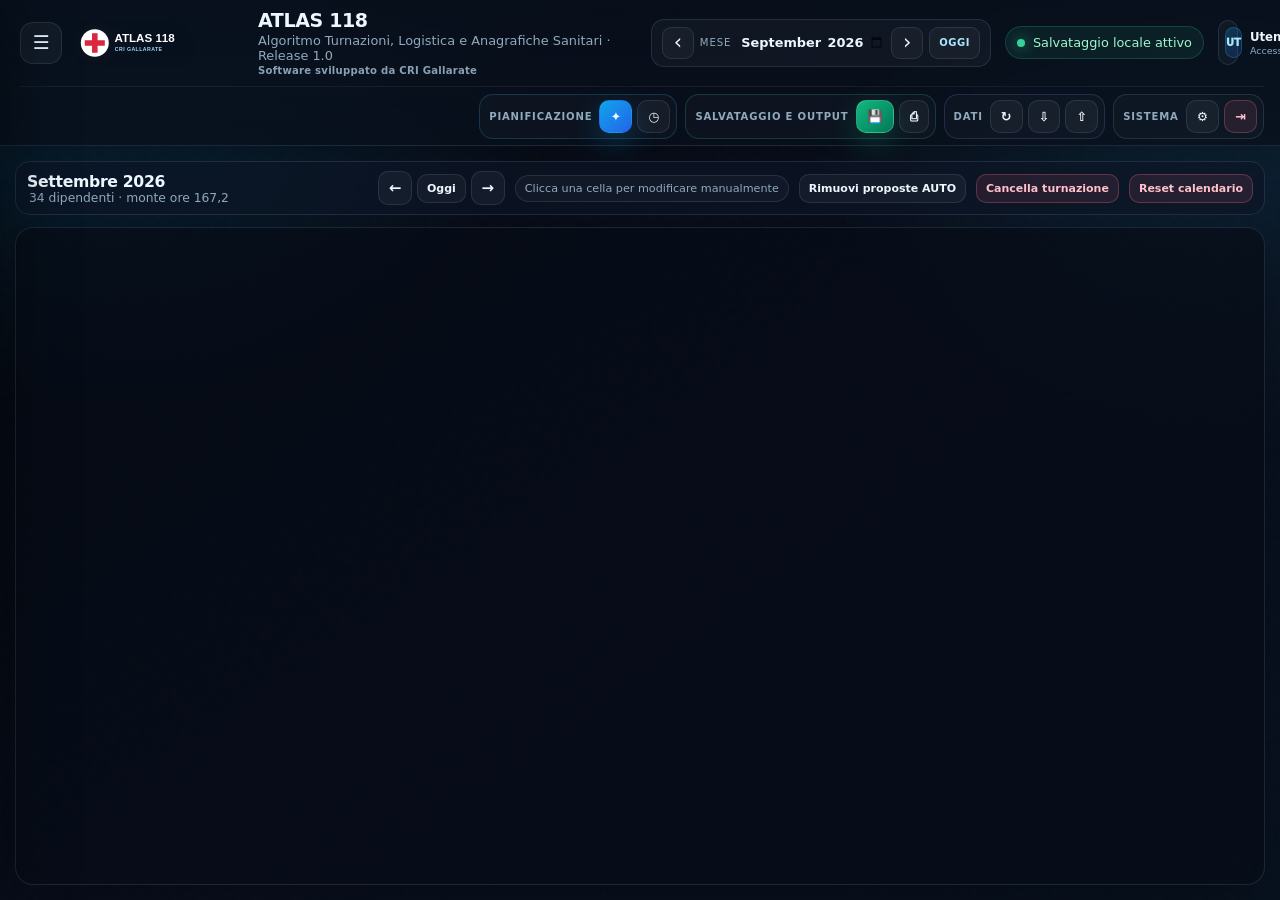
==== admin.html @ 5f631ffc "ATLAS: remove duplicated MGSE quota fields" ====
<!DOCTYPE html>
<html lang="it">
<head>
  <meta charset="UTF-8" />
  <meta name="viewport" content="width=device-width, initial-scale=1.0" />
  <meta name="color-scheme" content="light dark" />
  <script>
    (() => {
      document.documentElement.dataset.theme = 'dark';
    })();
  </script>
  <title>ATLAS 118 · Admin · Release 1.0 · SMART SAFE 1835</title>

  <link rel="preload" href="atlas/assets/atlas-logo-login.svg" as="image" type="image/svg+xml" />
  <link rel="preload" href="atlas/assets/atlas-logo-header.svg" as="image" type="image/svg+xml" />
  <link id="atlasFavicon" rel="icon" type="image/svg+xml" href="atlas/assets/atlas-favicon.svg" />
    <link rel="stylesheet" href="atlas/css/core.css?v=1.0.0-MGSE-COVERAGE-20260823" />
  <link rel="stylesheet" href="atlas/css/mobile.css?v=1.0.0-final-20260809" />
  <link rel="stylesheet" href="atlas/css/volunteer-rollback.css?v=1.5.9" />
  <link rel="stylesheet" href="atlas/css/print.css?v=1.0.0-final-20260809" />

  <style>
    .volunteer-layout{display:grid;grid-template-columns:minmax(360px,460px) minmax(0,1fr);gap:14px;padding:14px}
    .volunteer-panel{min-width:0;padding:18px;border:1px solid rgba(145,188,214,.15);border-radius:18px;background:rgba(8,29,42,.91)}
    .volunteer-panel-head{display:flex;justify-content:space-between;gap:12px;margin-bottom:14px}
    .volunteer-panel-head h3{margin:0;font-size:16px}
    .volunteer-panel-head p{margin:5px 0 0;color:#91a9b7;font-size:10px;line-height:1.5}
    .volunteer-proposal-list{display:grid;gap:10px}
    .proposal-card{padding:14px;border:1px solid rgba(145,188,214,.13);border-radius:14px;background:rgba(255,255,255,.025)}
    .proposal-head{display:flex;justify-content:space-between;gap:12px}
    .proposal-title{font-size:12px;font-weight:850}
    .proposal-meta{margin-top:4px;color:#91a9b7;font-size:8px;overflow-wrap:anywhere}
    .proposal-body{display:grid;gap:7px;margin-top:11px}
    .proposal-line{font-size:9px;line-height:1.45;overflow-wrap:anywhere}
    .proposal-status{padding:5px 8px;border-radius:999px;font-size:8px;font-weight:900;white-space:nowrap}
    .status-sent{color:#ffd98c;background:rgba(251,191,36,.10)}
    .status-approved{color:#8ff0c5;background:rgba(52,211,153,.10)}
    .status-rejected{color:#ffc2cd;background:rgba(251,113,133,.10)}
    .proposal-actions{display:flex;justify-content:flex-end;gap:8px;margin-top:12px}
    .volunteer-empty,.volunteer-loading{padding:28px;text-align:center;color:#91a9b7}
    body[data-required-profile="RO"] #volunteerCreatePanel{display:none!important}
    body[data-required-profile="RO"] .volunteer-layout{grid-template-columns:minmax(0,1fr);max-width:1400px;margin:auto}
    @media(max-width:980px){.volunteer-layout{grid-template-columns:1fr}}
  </style>

</head>
<body class="auth-locked" data-protected-page="true" data-required-profile="ADMIN">


  <div class="noise"></div>
  <div class="app" id="atlasApp" inert>
    <header class="topbar">
      <div class="brand">
        <button class="sidebar-menu-btn" id="sidebarMenuBtn" type="button"
                aria-label="Apri menu laterale" aria-controls="atlasSidebar"
                aria-expanded="false" title="Apri menu laterale">☰</button>
        <div class="brand-logo-wrap" title="Croce Rossa Italiana - Comitato di Gallarate">
          <img class="brand-logo brand-logo-white"
                 src="atlas/assets/atlas-logo-header.svg"
                 width="420"
                 height="92"
                 decoding="async"
                 fetchpriority="high"
                 alt="ATLAS 118 - CRI Gallarate" />
          <span class="brand-fallback">✚</span>
        </div>
        <div>
          <div class="brand-title">ATLAS 118</div>
          <div class="brand-sub">Algoritmo Turnazioni, Logistica e Anagrafiche Sanitari · Release 1.0</div><div class="brand-credit">Software sviluppato da CRI Gallarate</div>
        </div>
      </div>

      <div class="month-control" aria-label="Navigazione mese">
        <button class="month-nav-btn" id="prevMonthBtn" type="button"
                aria-label="Mese precedente" title="Mese precedente">‹</button>
        <div class="month-picker-wrap">
          <label for="monthPicker">Mese</label>
          <input id="monthPicker" type="month" value="2026-09" />
        </div>
        <button class="month-nav-btn" id="nextMonthBtn" type="button"
                aria-label="Mese successivo" title="Mese successivo">›</button>
        <button class="month-today-btn" id="currentMonthBtn" type="button"
                title="Vai al mese corrente">Oggi</button>
      </div>

      <div class="sync-pill" id="syncPill" title="I dati sono salvati nel browser">
        <span class="sync-dot"></span>
        <span id="syncText">Salvataggio locale attivo</span>
      </div>


      <div class="operator-pill" title="Utente autenticato">
        <span class="operator-avatar" id="operatorAvatar">UT</span>
        <span>
          <div class="operator-name" id="operatorName">Utente ATLAS</div>
          <div class="operator-role" id="operatorRole">Accesso autorizzato</div>
        </span>
      </div>

      <div class="top-spacer"></div>
      <div class="top-actions" aria-label="Comandi principali">
        <div class="action-group action-planning">
          <span class="action-group-label">Pianificazione</span>
          <div class="action-buttons">
            <button class="btn primary" id="autoBtn" title="Genera la proposta automatica">✦ <span>Genera automatico</span></button>
            <button class="btn" id="absenceBtn" title="Dichiarazione ferie, permessi e assenze a ore">◷ <span>Assenze / ore</span></button>
          </div>
        </div>

        <div class="action-group action-output">
          <span class="action-group-label">Salvataggio e output</span>
          <div class="action-buttons">
            <button class="btn save-calendar" id="syncBtn" title="Salva il calendario del mese nel foglio Database">💾 <span id="syncBtnText">Salva calendario</span></button>
            <button class="btn" id="printBtn" title="Stampa calendario in A3 orizzontale su una sola pagina">⎙ <span>Stampa A3</span></button>
          </div>
        </div>

        <div class="action-group action-data">
          <span class="action-group-label">Dati</span>
          <div class="action-buttons">
            <button class="btn" id="reloadSheetBtn" title="Ricarica Matrice e Database tramite il server protetto">↻ <span>Ricarica Sheet</span></button>
            <button class="btn" id="importBtn" title="Importa backup JSON">⇩ <span>Importa</span></button>
            <button class="btn" id="exportBtn" title="Esporta il Database Turni in CSV">⇧ <span>Esporta DB</span></button>
          </div>
        </div>

        <div class="action-group action-system">
          <span class="action-group-label">Sistema</span>
          <div class="action-buttons">
            <button class="btn" id="settingsBtn" data-access="admin" title="Impostazioni">⚙ <span>Impostazioni</span></button>
            <button class="btn danger" id="logoutBtn" title="Chiudi la sessione utente">⇥ <span>Esci</span></button>
          </div>
        </div>
      </div>
    </header>

    <div class="shell">
      <aside class="sidebar" id="atlasSidebar" aria-label="Menu laterale">
        <div class="sidebar-toolbar">
          <div>
            <div class="sidebar-toolbar-title">Navigazione</div>
            <div class="sidebar-toolbar-sub">Pagine, filtri e controlli</div>
          </div>
          <div class="sidebar-toolbar-actions">
            <button class="sidebar-tool-btn sidebar-pin-btn" id="sidebarPinBtn"
                    type="button" aria-pressed="false"
                    title="Fissa la barra laterale">⌖</button>
            <button class="sidebar-tool-btn sidebar-close-btn" id="sidebarCloseBtn"
                    type="button" title="Chiudi la barra laterale"
                    aria-label="Chiudi menu laterale">×</button>
          </div>
        </div>
        <div class="nav-tabs">
          <button class="nav-btn active" data-view="calendarView">Calendario</button>
          <button class="nav-btn" data-view="coverageView">Coperture</button>
          <button class="nav-btn" data-view="summaryView">Riepilogo</button>
          <button class="nav-btn" data-view="anomaliesView">Anomalie</button>
          <button class="nav-btn" data-view="staffView" data-access="employees">Anagrafiche</button>
          <button class="nav-btn" data-view="volunteerCoverageView" id="volunteerCoverageNav" data-access="volunteer">Buchi volontari</button>
          <button class="nav-btn" data-view="manualView">Manuale</button>
        </div>

        <div class="card">
          <div class="card-head"><div class="card-title">Stato del mese</div><span class="chip" id="monthStatusChip">Bozza</span></div>
          <div class="card-body">
            <div class="kpi-grid">
              <div class="kpi red"><div class="kpi-value" id="kpiErrors">0</div><div class="kpi-label">Errori bloccanti</div></div>
              <div class="kpi amber"><div class="kpi-value" id="kpiWarnings">0</div><div class="kpi-label">Avvisi da verificare</div></div>
              <div class="kpi blue"><div class="kpi-value" id="kpiUncovered">0</div><div class="kpi-label">Ruoli ordinari scoperti</div></div>
              <div class="kpi green"><div class="kpi-value" id="kpiSeOk">0</div><div class="kpi-label">Giorni SE completi</div></div>
            </div>
            <div class="progress-row">
              <div class="progress-line"><span>Compilazione calendario</span><strong id="completionText">0%</strong></div>
              <div class="progress"><i id="completionBar" style="width:0%"></i></div>
            </div>
          </div>
        </div>

        <div class="card">
          <div class="card-head"><div class="card-title">Filtri calendario</div></div>
          <div class="card-body filters">
            <div class="field"><label>Cerca dipendente</label><input id="searchEmployee" class="input" placeholder="Nome o cognome" /></div>
            <div class="field"><label>Gruppo</label>
              <select id="groupFilter" class="input">
                <option value="all">Tutti</option><option value="A">Turno A</option><option value="B">Turno B</option><option value="Libera">Liberi</option><option value="RO">Responsabile operativo</option><option value="RS">Responsabile secondari</option><option value="Amministrazione">Amministrazione</option>
              </select>
            </div>
            <label style="display:flex;align-items:center;gap:8px;font-size:11px;color:var(--muted);cursor:pointer"><input type="checkbox" id="issuesOnly" /> Solo dipendenti con anomalie</label>
            <button class="btn small" id="resetFilters">Azzera filtri</button>
          </div>
        </div>

        <div class="card">
          <div class="card-head"><div class="card-title">Legenda</div></div>
          <div class="card-body legend">
            <div class="legend-item"><span class="legend-dot" style="background:#0ea5e9"></span> Mattino</div>
            <div class="legend-item"><span class="legend-dot" style="background:#8b5cf6"></span> Pomeriggio</div>
            <div class="legend-item"><span class="legend-dot" style="background:#2563eb"></span> Notte / P+N</div>
            <div class="legend-item"><span class="legend-dot" style="background:#22d3ee"></span> Secondari</div>
            <div class="legend-item"><span class="legend-dot" style="background:#fbbf24"></span> Responsabilità</div>
            <div class="legend-item"><span class="legend-dot" style="background:#f472b6"></span> Amministrazione</div>
            <div class="legend-item"><span class="legend-dot" style="background:#fb7185"></span> Assenza</div>
            <div class="legend-item"><span class="legend-dot" style="background:#34d399"></span> Formazione</div>
          </div>
        </div>

        <div class="card">
          <div class="card-head"><div class="card-title">Regole attive</div></div>
          <div class="card-body" style="font-size:10px;color:var(--muted);line-height:1.55">
            <div>• Riposo minimo: <strong class="text-green" id="sidebarRest">11 ore</strong></div>
            <div>• Secondari operativi: <strong class="text-green" id="sidebarSe">2 persone · priorità 118</strong></div>
            <div>• GRA / GRM: <strong class="text-green" id="sidebarResp">min 4 · obiettivo 5</strong></div>
            <div>• Postazioni ordinarie: <strong>Gallarate · Somma</strong></div>
            <div>• Sumirago: <strong>manuale al bisogno</strong></div>
            <div>• Galli Monica: <strong>solo Gallarate</strong></div>
            <div>• RO nel 118: <strong class="text-amber">solo urgenza</strong></div>
            <div>• Gruppi A/B: <strong>non mischiare</strong></div>
            <div>• Libere: <strong>in turnazione 118 per abilitazione</strong></div>
            <div>• Ruoli A/C/S: <strong>rotazione equa ove possibile</strong></div>
            <div>• Sabato mattina: <strong>G2 + G3 + Somma</strong></div>
            <div>• Sabato pomeriggio: <strong>G2 + Somma</strong></div>
            <div>• Notti: <strong>solo macchine a 3</strong></div>
            <div>• Dopo una notte: <strong>almeno 11 ore consecutive prima del turno successivo</strong></div>
            <div>• Equipaggi: <strong>preferibile ≥ 1 uomo</strong></div>
            <div>• Raschi: <strong>GRS, MGSE solo necessità</strong></div>
            <div>• Riposo settimanale: <strong>35 ore · 2 volte/14 giorni</strong></div>
            <div>• Orario multiperiodale: <strong>28-44 h · media max 48 h</strong></div>
            <div>• Giornata: <strong>niente fasce spezzate non autorizzate</strong></div>
            <div class="db-status"><span>Fonti collegate</span><strong id="dbStateText">Matrice fallback · Database locale</strong></div>
          </div>
        </div>
      </aside>
      <button class="sidebar-backdrop" id="sidebarBackdrop" type="button"
              aria-label="Chiudi menu laterale" tabindex="-1"></button>

      <main class="content">
        <section id="calendarView" class="view active">
          <div class="view-toolbar">
            <div><div class="view-title" id="calendarTitle">Settembre 2026</div><div class="view-sub" id="calendarSubtitle">34 dipendenti · monte ore 167,2</div></div>
            <div class="toolbar-spacer"></div>
            <div class="calendar-month-nav" aria-label="Cambio mese rapido">
              <button class="btn small month-step" id="calendarPrevMonthBtn"
                      type="button" title="Mese precedente">←</button>
              <button class="btn small" id="calendarCurrentMonthBtn"
                      type="button" title="Mese corrente">Oggi</button>
              <button class="btn small month-step" id="calendarNextMonthBtn"
                      type="button" title="Mese successivo">→</button>
            </div>
            <span class="chip">Clicca una cella per modificare manualmente</span>
            <button class="btn small" id="clearAutoBtn">Rimuovi proposte AUTO</button>
            <button class="btn small danger" id="clearMonthBtn" data-access="admin">Cancella turnazione</button>
            <button class="btn small danger" id="resetCalendarBtn" type="button" title="Svuota completamente il mese selezionato">Reset calendario</button>
          </div>
          <div class="calendar-wrap" id="calendarWrap"><table class="calendar" id="calendarTable"></table></div>
        </section>

        <section id="coverageView" class="view">
          <div class="view-toolbar">
            <div><div class="view-title">Coperture 118 e Secondari</div><div class="view-sub">Le fasce “da definire” non generano scoperture finché non vengono attivate</div></div>
            <div class="toolbar-spacer"></div>
            <select id="coverageFilter" class="input" style="width:180px"><option value="all">Tutti i giorni</option><option value="required">Solo richiesti</option><option value="uncovered">Solo scoperti</option><option value="weekdays">Solo feriali</option><option value="weekends">Solo weekend</option><option value="se-reduced">MGSE ridotti</option></select>
          </div>
          <div class="scroll-panel"><div class="coverage-grid" id="coverageGrid"></div></div>
        </section>

        <section id="summaryView" class="view">
          <div class="view-toolbar">
            <div><div class="view-title">Riepilogo personale</div><div class="view-sub">Ore, distribuzione turni, RFS maturati e residui, responsabilità e scostamento dal monte ore</div></div>
            <div class="toolbar-spacer"></div>
            <button class="btn small" id="exportSummaryBtn">Esporta riepilogo CSV</button>
          </div>
          <div class="ccnl-dashboard" id="ccnlDashboard"></div>
          <div class="summary-table-wrap"><table class="summary-table" id="summaryTable"></table></div>
        </section>

        <section id="anomaliesView" class="view">
          <div class="view-toolbar">
            <div><div class="view-title">Controlli automatici</div><div class="view-sub">Priorità: rossi bloccanti, gialli da verificare, informativi in fondo</div></div>
            <div class="toolbar-spacer"></div>
            <select id="anomalyFilter" class="input" style="width:180px"><option value="all">Tutti</option><option value="error">Solo errori</option><option value="warning">Solo avvisi</option><option value="info">Solo informazioni</option></select>
          </div>
          <div class="scroll-panel"><div class="anomaly-list" id="anomalyList"></div></div>
        </section>

        <section id="staffView" class="view" data-access="employees">
          <div class="view-toolbar">
            <div><div class="view-title">Anagrafiche del personale</div><div class="view-sub" id="staffCount">Gestione ruoli, gruppo, sesso e monte ore individuale</div></div>
            <div class="toolbar-spacer"></div>
            <div class="staff-toolbar-fields"><input id="staffSearch" class="input" placeholder="Cerca nome o cognome" /><select id="staffGroupFilter" class="input"><option value="all">Tutti i gruppi</option><option value="A">Gruppo A</option><option value="B">Gruppo B</option><option value="Libera">Liberi</option><option value="RO">RO</option><option value="RS">RS</option><option value="Amministrazione">Amministrazione</option></select></div>
            <button class="btn small" id="exportStaffBtn">Esporta Matrice CSV</button>
            <button class="btn small" id="syncStaffBtn">Salva Matrice Sheet</button>
            <button class="btn small primary" id="addStaffBtn">＋ Nuovo dipendente</button>
          </div>
          <div class="staff-table-wrap"><table class="staff-table" id="staffTable"></table></div>
        </section>



        <section id="volunteerCoverageView" class="view">
          <div class="view-toolbar">
            <div>
              <div class="view-title">Buchi volontari</div>
              <div class="view-sub">Richieste volontari prima o dopo la pubblicazione del calendario. ATLAS le conserva, le analizza quando il mese è disponibile e propone le soluzioni più chiare.</div>
            </div>
            <div class="toolbar-spacer"></div>
            <button class="btn small" id="volunteerRefreshBtn" type="button">Aggiorna</button>
          </div>

          <div class="volunteer-layout">
            <section class="volunteer-panel" id="volunteerCreatePanel">
              <div class="volunteer-panel-head">
                <div>
                  <h3>Supervisione Admin</h3>
                  <p>L’Admin può inoltrare proposte, ma l’inserimento ordinario avviene dalla pagina volontari.</p>
                </div>
              </div>
              <div class="notice info">
                Per mantenere il flusso semplice, usa la pagina dedicata
                <strong>volontari.html</strong> quando devi compilare una proposta.
              </div>
            </section>

            <section class="volunteer-panel volunteer-list-panel">
              <div class="volunteer-panel-head">
                <div>
                  <h3>Richieste ricevute</h3>
                  <p id="volunteerListSubtitle">Caricamento…</p>
                </div>
                <select id="volunteerStatusFilter" class="input compact">
                  <option value="ALL">Tutti gli stati</option>
                  <option value="INVIATA">Da valutare</option>
                  <option value="APPROVATA">Approvate</option>
                  <option value="RIFIUTATA">Rigettate</option>
                </select>
              </div>
              <div id="volunteerProposalList" class="volunteer-proposal-list"></div>
            </section>
          </div>
        </section>

        <section id="manualView" class="view">
          <div class="view-toolbar">
            <div><div class="view-title">Manuale operativo ATLAS 118</div><div class="view-sub">Procedure, controlli, sostituzioni e gestione della turnazione</div></div>
            <div class="toolbar-spacer"></div>
            <span class="chip">Manuale V2 in preparazione</span>
          </div>
          <div class="manual-scroll">
            <div class="manual-hero"><h2>ATLAS 118</h2><div class="notice warning"><strong>Procedura obbligatoria:</strong> il Responsabile Operativo deve prima generare e salvare il calendario mensile dei dipendenti. Solo dopo può accettare le richieste ricevute dal Responsabile Volontari relative a quel mese.</div><div class="notice warning"><strong>Regola riposo post-notte:</strong> il riposo dopo una notte è di almeno 11 ore consecutive; non è obbligatoria l’intera giornata successiva e non viene più creato automaticamente lo SM.</div><p>Usa il generatore come proposta iniziale, non come approvazione automatica. L’utente incaricato mantiene sempre il controllo finale: verifica gli alert, completa le coperture straordinarie note dal giorno 19 e salva il mese nel Google Sheet.</p></div>
            <div class="manual-grid">
              <article class="manual-card wide"><h3>Flusso operativo consigliato</h3>
                <div class="manual-step"><b>1</b><p><strong>Ricarica Sheet</strong> per acquisire Matrice e Database aggiornati.</p></div>
                <div class="manual-step"><b>2</b><p>Registra ferie, permessi, 104, AVIS, malattia, infortunio, formazione e indisponibilità con <strong>Assenze / ore</strong>.</p></div>
                <div class="manual-step"><b>3</b><p>Nella pagina <strong>Coperture</strong> attiva come “Richiesto” solo i turni effettivamente da coprire dai dipendenti.</p></div>
                <div class="manual-step"><b>4</b><p>Avvia l’unico comando <strong>Genera automatico</strong> nella barra superiore. La schermata di avanzamento impedisce clic ripetuti e mantiene l’interfaccia reattiva.</p></div>
                <div class="manual-step"><b>5</b><p>Apri <strong>Anomalie</strong>, correggi prima gli errori rossi e poi valuta gli avvisi.</p></div>
                <div class="manual-step"><b>6</b><p>Effettua le correzioni manuali dal Calendario, quindi controlla Coperture e Riepilogo.</p></div>
                <div class="manual-step"><b>7</b><p>Usa <strong>Salva Sheet</strong> oppure esporta CSV/backup prima della pubblicazione definitiva.</p></div>
              </article>
              <article class="manual-card"><h3>Alert</h3>
                <div class="alert-key"><span class="alert-red">ERRORE</span><p>Riposo inferiore a 11 ore, sovrapposizione, ruolo non abilitato, assenza incompatibile, doppio ruolo o equipaggio non valido.</p></div>
                <div class="alert-key"><span class="alert-amber">AVVISO</span><p>Gruppi A/B mischiati, RO nel 118, equipaggio tutto femminile, ruoli poco equilibrati o responsabili sotto obiettivo.</p></div>
                <div class="alert-key"><span class="alert-blue">INFO</span><p>Situazioni ammesse ma da conoscere, come Sumirago inserita manualmente.</p></div>
              </article>
              <article class="manual-card"><h3>Regole chiave</h3><ul><li>Le Libere entrano nel 118 secondo abilitazioni e sono neutrali rispetto ai gruppi.</li><li>Raschi svolge GRS nei feriali; viene liberato dalla responsabilità esclusivamente quando serve come risorsa di fallback 118.</li><li>Sumirago non viene generata automaticamente: si inserisce manualmente.</li><li>Il sabato mattina ordinario copre G2, G3 e Somma; il sabato pomeriggio copre G2 e Somma. Di notte tutte le postazioni sono a 3.</li><li>La macchina a 2 di Gallarate deve avere almeno un uomo: due donne nello stesso equipaggio non sono consentite. Negli equipaggi a 3 ATLAS distribuisce gli uomini in modo da ridurre gli equipaggi interamente femminili, compatibilmente con abilitazioni, gruppi, sedi, riposi e monte ore.</li><li>Dopo ogni turno N o P+N, ATLAS calcola la fine effettiva della prestazione e richiede almeno 11 ore consecutive prima dell’inizio del turno successivo. Non blocca automaticamente l’intera giornata e non inserisce più uno SM automatico.</li><li>Il RO entra nel 118 solo in estrema urgenza.</li></ul></article>
              <article class="manual-card"><h3>Inserire Sumirago</h3><ol><li>Apri la cella del dipendente e della data.</li><li>Scegli <strong>118</strong>.</li><li>Imposta fascia, sede <strong>Sumirago</strong> e ruolo A/C/S.</li><li>Salva le tre persone dell’equipaggio.</li><li>Verifica la pagina Coperture e l’alert informativo.</li></ol></article>
              <article class="manual-card"><h3>Anagrafiche</h3><p>L’ID resta tecnico e invisibile. Dalla pagina Anagrafiche puoi inserire o rimuovere persone, impostare gruppo, sesso, abilitazioni, responsabilità, sedi e monte ore mensile. Il sesso è usato solo dall’algoritmo e nella pagina Anagrafiche, non nel Calendario.</p></article>
              <article class="manual-card"><h3>Saldo ore nel Calendario</h3><p>Accanto al gruppo viene mostrato lo scostamento dal monte ore personale: il segno <strong>−</strong> indica le ore ancora mancanti, il segno <strong>+</strong> le ore in eccesso e <strong>0 h</strong> il raggiungimento del target. Passa il mouse sul valore per vedere ore programmate e obiettivo.</p></article>
              <article class="manual-card"><h3>Modifica e sostituzione di un turno</h3><p>Nel Calendario apri la giornata e premi <strong>Modifica / sostituisci</strong>. Per un turno 118 ATLAS propone soltanto le risorse attive, disponibili e abilitate allo stesso ruolo. In alternativa puoi sostituire la voce con ferie, permesso, malattia, riposo, formazione, responsabilità o un nuovo turno 118. Se sede, macchina, fascia e ruolo risultano già occupati, compare un avviso prima della conferma.</p></article><article class="manual-card"><h3>Persistenza di malattie e assenze</h3><p>Ferie, malattia, infortunio, 104, AVIS, congedi, permessi e riposi compensativi manuali sono conservati in un archivio locale protetto. Restano presenti dopo il refresh, dopo il cambio mese e dopo <strong>Cancella turnazione</strong>. Per condividerli e renderli disponibili da altri dispositivi è comunque necessario usare <strong>Salva calendario</strong>.</p></article><article class="manual-card"><h3>Stampa A3</h3><p>Il comando <strong>Stampa A3</strong> rimuove i filtri, mostra tutto il tabellone, applica sfondo bianco, margini minimi, orientamento orizzontale e ridimensionamento automatico su una sola pagina. Il saldo ore accanto al gruppo non viene stampato.</p></article>
              <article class="manual-card wide"><h3>Prima di chiudere il mese</h3><ul><li>Nessun errore rosso irrisolto.</li><li>Coperture richieste complete o dichiarate da integrare con volontari.</li><li>Secondari ordinariamente a 2 risorse feriali; riduzione ammessa solo per priorità 118.</li><li>GRA/GRM almeno 4 giornate, obiettivo 5.</li><li>Ore individuali verificate nel Riepilogo.</li><li>Backup JSON ed esportazione Database eseguiti.</li></ul></article>
            </div>
          </div>
        </section>
      </main>
    </div>
  </div>

  <div class="modal-backdrop" id="assignmentModal">
    <div class="modal">
      <div class="modal-head"><div><div class="modal-title" id="assignmentTitle">Assegna turno</div><div class="modal-sub" id="assignmentSubtitle"></div></div><button class="modal-close" data-close="assignmentModal">✕</button></div>
      <div class="modal-body">
        <div class="assignment-list" id="existingAssignments"></div>
        <div class="replacement-workspace hidden" id="replacementWorkspace"></div>

        <div class="section-label" id="assignmentActionLabel">Inserimento rapido</div>
        <div class="preset-grid" id="presetGrid">
          <button class="preset" data-preset="118"><b>118</b><small>Mattino, pomeriggio, notte o P+N</small></button>
          <button class="preset preset-operational" data-preset="OP"><b>Sigle operative</b><small>GM, GP, GN, GG, GSA, GSC, GSS, N e NS</small></button>
          <button class="preset" data-preset="MGSE"><b>MGSE</b><small>Secondari feriali 06:00–13:30</small></button>
          <button class="preset" data-preset="RESP"><b>Responsabilità</b><small>GRA, GRM, GRS, GRO · 08:00–17:00</small></button>
          <button class="preset" data-preset="AM"><b>Amministrazione</b><small>AM7, AM8,5 o AM4</small></button>
          <button class="preset" data-preset="FORM"><b>Formazione</b><small>Orario e ore libere</small></button>
          <button class="preset" data-preset="ABS"><b>Assenza</b><small>Ferie, malattia, 104, AVIS…</small></button>
          <button class="preset" data-preset="RC"><b>Riposo / festività</b><small>RC o A</small></button>
          <button class="preset" data-preset="CUSTOM"><b>Voce personalizzata</b><small>Codice, orario e ore manuali</small></button>
        </div>

        <div id="assignmentFormHost"></div>
      </div>
      <div class="modal-foot"><button class="btn ghost" data-close="assignmentModal">Chiudi</button></div>
    </div>
  </div>

  <div class="modal-backdrop" id="settingsModal">
    <div class="modal settings-modal settings-modal-redesign">
      <div class="modal-head">
        <div>
          <div class="modal-title">Impostazioni ATLAS 118</div>
          <div class="modal-sub">Regole operative organizzate per area · apri solo la sezione che ti serve</div>
        </div>
        <button class="modal-close" data-close="settingsModal">✕</button>
      </div>
      <div class="modal-body">
        <div class="notice info hidden" id="settingsPermissionNote"></div>
        <div class="settings-accordion">
          <details class="settings-section" open>
            <summary><span><b>Turnazione e 118</b><small>Monte ore, riposi e rotazione A/B</small></span><i>⌄</i></summary>
            <div class="settings-section-body form-grid">
              <div class="field"><label>Monte ore mensile</label><input id="setTargetHours" class="input" type="number" step="0.1" /></div>
              <div class="field"><label>Riposo minimo (ore)</label><input id="setMinRest" class="input" type="number" step="0.5" /></div>
              <div class="field full"><label class="settings-check"><input id="setRotation" type="checkbox" /> Usa rotazione A/B settimanale (settimane pari A=M, B=P; dispari B=M, A=P)</label></div>
            </div>
          </details>

          <details class="settings-section settings-section-se" open>
            <summary><span><b>Secondari · MGSE</b><small>Obiettivo ordinario 2 risorse · il 118 mantiene sempre la priorità</small></span><i>⌄</i></summary>
            <div class="settings-section-body form-grid">
              <div class="field"><label>MGSE ordinario feriale</label><input id="setSeMin" class="input" type="number" value="2" readonly /></div>
              <div class="field"><label>MGSE massimo feriale</label><input id="setSeMax" class="input" type="number" value="2" readonly /></div>
              <div class="field full">
                <label>Dipendente prevalentemente assegnato ai Secondari</label>
                <select id="setSePreferredEmployee" class="input"><option value="">Nessuna preferenza</option></select>
                <small>È una preferenza soft: ferie, riposi, vincoli e soprattutto la copertura 118 hanno priorità. Se necessario, il dipendente può essere utilizzato nel 118.</small>
              </div>
              <div class="field"><label>Giornate MGSE minime · prevalente</label><input id="setSePreferredMinDays" class="input" type="number" min="0" max="31" step="1" /></div>
              <div class="field"><label>Giornate MGSE massime · prevalente</label><input id="setSePreferredMaxDays" class="input" type="number" min="0" max="31" step="1" /></div>
              <div class="field full"><small>Le quote mensili min/max sono modificabili dall’Admin; per il RO sono in sola lettura.</small></div>
              <div class="field full"><div class="notice warning"><strong>Regola operativa:</strong> ATLAS prova a mantenere 2 MGSE nei feriali. Può scendere sotto 2 soltanto quando le risorse sono necessarie per il 118; la pagina Coperture evidenzia il caso in arancione.</div></div>
            </div>
          </details>

          <details class="settings-section">
            <summary><span><b>Responsabilità</b><small>GRA / GRM e obiettivi mensili</small></span><i>⌄</i></summary>
            <div class="settings-section-body form-grid">
              <div class="field"><label>GRA/GRM minimo</label><input id="setRespMin" class="input" type="number" min="0" /></div>
              <div class="field"><label>GRA/GRM obiettivo</label><input id="setRespGoal" class="input" type="number" min="0" /></div>
              <div class="field full"><div class="notice info">GRS viene pianificato in tutti i feriali compatibili con assenze e riposi obbligatori. Non viene usato per colmare MGSE: può essere convertito esclusivamente in 118 quando serve a chiudere una copertura. GRA, GRM e GRO restano convertibili nel fallback 118.</div></div>
            </div>
          </details>

          <details class="settings-section">
            <summary><span><b>Orario e CCNL</b><small>Settimane, media, riposi e straordinario</small></span><i>⌄</i></summary>
            <div class="settings-section-body form-grid">
              <div class="field"><label>Orario settimanale standard</label><input id="setWeeklyStandard" class="input" type="number" step="0.5" /></div>
              <div class="field"><label>Minimo settimana multiperiodale</label><input id="setWeeklyMin" class="input" type="number" step="0.5" /></div>
              <div class="field"><label>Massimo settimana multiperiodale</label><input id="setWeeklyMax" class="input" type="number" step="0.5" /></div>
              <div class="field"><label>Media massima settimanale</label><input id="setWeeklyAverageMax" class="input" type="number" step="0.5" /></div>
              <div class="field"><label>Riposo settimanale complessivo</label><input id="setWeeklyRestHours" class="input" type="number" step="0.5" /></div>
              <div class="field"><label>Riposi minimi in 14 giorni</label><input id="setWeeklyRestOccurrences" class="input" type="number" min="1" max="4" /></div>
              <div class="field"><label>Straordinario annuo · soglia</label><input id="setOvertimeLimit" class="input" type="number" step="1" /></div>
              <div class="field"><label>Straordinario annuo · limite esteso</label><input id="setOvertimeExtended" class="input" type="number" step="1" /></div>
              <div class="field full"><label class="settings-check"><input id="setNoSplitDay" type="checkbox" /> Blocca le giornate lavorative frazionate, salvo autorizzazione esplicita</label></div>
            </div>
          </details>

          <details class="settings-section">
            <summary><span><b>Ferie, permessi e recuperi</b><small>Contatori annuali e regole di recupero</small></span><i>⌄</i></summary>
            <div class="settings-section-body form-grid">
              <div class="field"><label>Ferie annue standard (ore)</label><input id="setVacationAnnual" class="input" type="number" step="1" /></div>
              <div class="field"><label>Festività soppresse (ore)</label><input id="setSuppressedHolidayAnnual" class="input" type="number" step="1" /></div>
              <div class="field"><label>Permesso personale art. 33 (ore)</label><input id="setPersonalPermitAnnual" class="input" type="number" step="1" /></div>
              <div class="field"><label>Recupero festività</label><input id="setHolidayRecoveryDays" class="input" type="number" value="30" readonly /><small>30 giorni fissi dalla festività · Art. 29 CCNL</small></div>
              <div class="field"><label>Blocco minimo banca ore (ore)</label><input id="setBankHoursMinBlock" class="input" type="number" step="0.5" /></div>
              <div class="field"><label>Santo patrono (MM-GG)</label><input id="setPatronHoliday" class="input" placeholder="es. 07-25" /></div>
            </div>
          </details>

          <details class="settings-section">
            <summary><span><b>Sistema e sincronizzazione</b><small>Server ATLAS, backup e ricarica dati</small></span><i>⌄</i></summary>
            <div class="settings-section-body form-grid">
              <div class="field full"><div class="notice info"><strong>Lettura protetta:</strong> Matrice e Database vengono caricati tramite la sessione Apps Script. I collegamenti CSV pubblici non vengono utilizzati.</div></div>
              <div class="field full"><label>Server ATLAS preconfigurato</label><input id="setAppsScript" class="input" readonly aria-readonly="true" /></div>
              <div class="field full settings-system-actions">
                <button class="btn small" id="importEmployeesBtn" data-access="admin">Ricarica Matrice + Database</button>
                <button class="btn small" id="downloadBackupBtn">Scarica backup JSON</button>
                <button class="btn small danger" id="resetAppBtn" data-access="admin">Ripristina dati iniziali</button>
              </div>
            </div>
          </details>
        </div>
      </div>
      <div class="modal-foot"><button class="btn ghost" data-close="settingsModal">Annulla</button><button class="btn primary" id="saveSettingsBtn">Salva impostazioni</button></div>
    </div>
  </div>


  <div class="modal-backdrop" id="preGenerationModal">
    <div class="modal">
      <div class="modal-head">
        <div>
          <div class="modal-title" id="preGenTitle">Prima di generare il calendario</div>
          <div class="modal-sub" id="preGenSubtitle">Verifica preventivamente ferie, permessi e indisponibilità</div>
        </div>
        <button class="modal-close" data-close="preGenerationModal">✕</button>
      </div>

      <div class="modal-body">
        <section id="preGenQuestion">
          <div class="pre-gen-intro">
            <strong>Vuoi inserire dei permessi per qualcuno prima della generazione?</strong>
            <p>Puoi registrare ferie, Legge 104, malattia, infortunio, AVIS, congedi, permessi, riposi compensativi e assenze per festività. ATLAS li proteggerà e non assegnerà turni nelle giornate interessate.</p>
          </div>
          <div class="pre-gen-choice-grid">
            <button class="pre-gen-choice yes" id="preGenYesBtn" type="button">
              <b>Sì, inserisci indisponibilità</b>
              <span>Aggiungi una o più persone e controlla il riepilogo prima di procedere.</span>
            </button>
            <button class="pre-gen-choice no" id="preGenNoBtn" type="button">
              <b>No, vai al riepilogo</b>
              <span>Prosegui usando le assenze e i permessi già registrati nel mese.</span>
            </button>
          </div>
        </section>

        <section id="preGenFormStage" class="hidden">
          <div class="form-grid">
            <div class="field full"><label>Dipendente</label><select id="preGenEmployee" class="input"></select></div>
            <div class="field"><label>Dal</label><input id="preGenFrom" class="input" type="date" /></div>
            <div class="field"><label>Al</label><input id="preGenTo" class="input" type="date" /></div>
            <div class="field"><label>Causale</label>
              <select id="preGenCode" class="input">
                <option value="F">F · Ferie</option>
                <option value="FS">FS · Festività soppresse</option>
                <option value="PR36">PR36 · Permesso personale recuperabile</option>
                <option value="VIS">VIS · Visita / terapia / esame</option>
                <option value="STUDIO">STUDIO · Diritto allo studio</option>
                <option value="ESAME">ESAME · Permesso per esame</option>
                <option value="LUTTO">LUTTO · 3 giorni</option>
                <option value="MATR">MATR · Matrimonio</option>
                <option value="GRAVI">GRAVI · Gravi ragioni documentate</option>
                <option value="PCIV">PCIV · Protezione civile</option>
                <option value="SIND">SIND · Permesso sindacale</option>
                <option value="RIPALL">RIPALL · Riposo allattamento</option>
                <option value="MALFIG">MALFIG · Malattia del figlio</option>
                <option value="L104/92">L104/92 · Permesso 104</option>
                <option value="AVIS">AVIS · Donazione</option>
                <option value="CONG">CONG · Congedo parentale</option>
                <option value="MAL">MAL · Malattia</option>
                <option value="INF">INF · Infortunio</option>
                <option value="A">A · Assenza festività</option>
                <option value="RC">RC · Riposo compensativo</option>
                <option value="RFS">RFS · Recupero festività spettante</option>
                <option value="RCD">RCD · Recupero deroga riposo</option>
                <option value="RCB">RCB · Recupero banca ore</option>
                <option value="RCP">RCP · Recupero permesso</option>
              </select>
            </div>
            <div class="field"><label>Modalità</label>
              <select id="preGenMode" class="input">
                <option value="GIORNATA">Giornata intera</option>
                <option value="ORE">A ore</option>
              </select>
            </div>
            <div class="field"><label>Ora inizio</label><input id="preGenStart" class="input" type="time" value="08:00" /></div>
            <div class="field"><label>Ora fine</label><input id="preGenEnd" class="input" type="time" value="12:00" /></div>
            <div class="field"><label>Ore riconosciute per giorno</label><input id="preGenHours" class="input" type="number" step="0.25" value="7.6" /></div>
            <div class="field"><label>Stato</label>
              <select id="preGenStatus" class="input">
                <option value="APPROVATO">Approvato</option>
                <option value="RICHIESTO">Richiesto</option>
              </select>
            </div>
            <div class="field"><label>Data evento</label><input id="preGenEventDate" class="input" type="date" /></div>
            <div class="field"><label>Data di riferimento</label><input id="preGenReferenceDate" class="input" type="date" /></div>
            <div class="field"><label>Scadenza recupero obbligatoria</label><input id="preGenRecoveryDue" class="input" type="date" /></div>
            <div class="field full"><label>Note</label><textarea id="preGenNote" class="input" rows="2" placeholder="Facoltative"></textarea></div>
          </div>

          <div class="pre-gen-stage-actions">
            <button class="btn ghost" id="preGenBackQuestionBtn" type="button">← Indietro</button>
            <button class="btn primary" id="preGenAddBtn" type="button">＋ Aggiungi al riepilogo</button>
          </div>

          <div class="section-label">Indisponibilità da registrare</div>
          <div class="pre-gen-pending" id="preGenPendingList"></div>

          <div class="pre-gen-stage-actions">
            <span class="muted" id="preGenPendingCount">Nessuna voce aggiunta</span>
            <button class="btn save-calendar" id="preGenGoRecapBtn" type="button">Vai al riepilogo →</button>
          </div>
        </section>

        <section id="preGenRecapStage" class="hidden">
          <div class="pre-gen-intro">
            <strong>Riepilogo prima della generazione</strong>
            <p>Controlla sia le indisponibilità già presenti nel calendario sia quelle appena preparate. Solo dopo la conferma ATLAS le registra e apre l’ultima verifica delle opzioni di generazione.</p>
          </div>

          <div class="pre-gen-recap" id="preGenRecapList"></div>

          <label class="pre-gen-confirm-row">
            <input id="preGenConfirmCheck" type="checkbox" />
            <span>Confermo di avere verificato il riepilogo e autorizzo la registrazione delle nuove indisponibilità prima della generazione.</span>
          </label>

          <div class="pre-gen-stage-actions">
            <button class="btn ghost" id="preGenBackFormBtn" type="button">← Modifica</button>
            <button class="btn primary" id="preGenConfirmBtn" type="button" disabled>Conferma e prepara la generazione</button>
          </div>
        </section>
      </div>

      <div class="modal-foot">
        <button class="btn ghost" data-close="preGenerationModal">Annulla</button>
      </div>
    </div>
  </div>

  <div class="modal-backdrop" id="autoModal">
    <div class="modal sm">
      <div class="modal-head"><div><div class="modal-title">Conferma e genera il calendario</div><div class="modal-sub">Ultima verifica delle opzioni prima dell’avvio</div></div><button class="modal-close" data-close="autoModal">✕</button></div>
      <div class="modal-body">
        <div id="autoInfo" class="notice info"></div>
        <div class="auto-grid" style="margin-top:12px">
          <label class="auto-option"><input id="autoPreserve" type="checkbox" checked /><div><strong>Conserva turni manuali, Database e bloccati</strong><span>Ferie, permessi, assenze, RC e riposi manuali sono sempre protetti, anche rigenerando da zero.</span></div></label>
          <label class="auto-option"><input id="autoAdmin" type="checkbox" checked /><div><strong>Pianifica Amministrazione</strong><span>Praderio: AM8,5 lun–gio e AM4 venerdì. Vescera: AM4 lun/ven e AM7 mar–gio.</span></div></label>
          <label class="auto-option"><input id="autoResp" type="checkbox" checked /><div><strong>Pianifica responsabili</strong><span>GRO feriali, GRS feriali e 5 giornate obiettivo per GRA/GRM.</span></div></label>
          <label class="auto-option"><input id="autoSe" type="checkbox" checked /><div><strong>Porta i Secondari a 2 risorse feriali</strong><span>GRS non conta come risorsa operativa. ATLAS usa prima il dipendente prevalente configurato, poi le altre risorse disponibili. Il 118 mantiene sempre la priorità; Raschi passa a MGSE soltanto se necessario.</span></div></label>
          <label class="auto-option"><input id="autoRo" type="checkbox" /><div><strong>Consenti il RO come ultima risorsa nel 118</strong><span>Disattivato per impostazione predefinita. L’uso genera comunque un alert.</span></div></label>
          <label class="auto-option auto-option-rc"><input id="autoRc" type="checkbox" /><div><strong>Inserisci automaticamente i riposi compensativi</strong><span>Protegge i riposi settimanali e pianifica i recuperi delle deroghe art. 27. Gli RFS vengono pianificati automaticamente entro 30 giorni dalla festività. Un recupero non collocabile entro il termine genera un rosso bloccante.</span></div></label>
        </div>
      </div>
      <div class="modal-foot"><button class="btn ghost" data-close="autoModal">Annulla</button><button class="btn primary" id="generateAutoBtn">Conferma e genera</button></div>
    </div>
  </div>

  <div class="modal-backdrop" id="rfsPlacementModal" aria-modal="true" role="dialog">
    <div class="modal rfs-modal">
      <div class="modal-head">
        <div>
          <div class="modal-title">Dettaglio recuperi festività</div>
          <div class="modal-sub" id="rfsPlacementSubtitle">RFS disponibili</div>
        </div>
      </div>

      <div class="modal-body">
        <div class="rfs-kpi-grid">
          <article class="rfs-kpi">
            <span>Maturati</span>
            <strong id="rfsTotalEarned">0</strong>
            <small>festività lavorate</small>
          </article>
          <article class="rfs-kpi">
            <span>Già fruiti</span>
            <strong id="rfsTotalUsed">0</strong>
            <small>RFS già programmati</small>
          </article>
          <article class="rfs-kpi accent">
            <span>Da collocare</span>
            <strong id="rfsTotalPending">0</strong>
            <small>permessi spettanti residui</small>
          </article>
        </div>

        <div class="notice info rfs-explanation">
          Ogni <strong>RFS</strong> deve essere fruito dal giorno successivo
          alla festività lavorata ed entro 30 giorni dalla festività.
          ATLAS lo inserisce soltanto su una giornata già libera oppure dopo
          aver trovato contestualmente un sostituto compatibile: non vengono
          mai lasciati ruoli 118 o Secondari scoperti per collocare un recupero.
        </div>

        <div class="rfs-counter-table-wrap">
          <table class="rfs-counter-table">
            <thead>
              <tr>
                <th>Dipendente</th>
                <th>Maturati</th>
                <th>Fruiti</th>
                <th>Residui</th>
                <th>Festività ancora aperte</th>
              </tr>
            </thead>
            <tbody id="rfsCounterBody"></tbody>
          </table>
        </div>

        <div class="rfs-choice-grid">
          <button class="rfs-choice current" id="rfsCurrentMonthBtn" type="button">
            <span class="rfs-choice-icon">◉</span>
            <span>
              <strong>Inserisci nel mese in essere</strong>
              <small id="rfsCurrentMonthLabel">Mese visualizzato · solo senza scoperture</small>
            </span>
            <span class="rfs-choice-arrow">→</span>
          </button>

          <button class="rfs-choice next" id="rfsNextMonthBtn" type="button">
            <span class="rfs-choice-icon">↗</span>
            <span>
              <strong>Inserisci nel mese successivo, solo entro il 30° giorno</strong>
              <small id="rfsNextMonthLabel">Mese successivo · entro la finestra consentita</small>
            </span>
            <span class="rfs-choice-arrow">→</span>
          </button>

          <button class="rfs-choice ro" id="rfsRoChoiceBtn" type="button">
            <span class="rfs-choice-icon">RO</span>
            <span>
              <strong>Non inserirli automaticamente</strong>
              <small>Restano disponibili nel contatore e saranno scelti liberamente dal RO</small>
            </span>
            <span class="rfs-choice-arrow">→</span>
          </button>
        </div>

        <div class="notice warning hidden" id="rfsPlacementResult"></div>
      </div>
    </div>
  </div>

  <div class="modal-backdrop" id="absenceModal">
    <div class="modal absence-modal">
      <div class="modal-head"><div><div class="modal-title">Ferie, permessi e recuperi</div><div class="modal-sub">Inserimento protetto e cancellazione massiva dei record del mese</div></div><button class="modal-close" data-close="absenceModal">✕</button></div>
      <div class="modal-body">
        <div class="absence-tabs">
          <button class="absence-tab active" id="absenceCreateTab" type="button">＋ Nuova dichiarazione</button>
          <button class="absence-tab" id="absenceManageTab" type="button">☷ Gestisci e cancella</button>
        </div>

        <section id="absenceCreatePane">
          <div class="form-grid cols-3">
            <div class="field full"><label>Dipendente</label><select id="absEmployee" class="input"></select></div>
            <div class="field"><label>Dal</label><input id="absFrom" class="input" type="date" /></div>
            <div class="field"><label>Al</label><input id="absTo" class="input" type="date" /></div>
            <div class="field"><label>Causale</label><select id="absCode" class="input">
              <option value="F">F · Ferie</option><option value="FS">FS · Festività soppresse</option><option value="PR36">PR36 · Permesso personale recuperabile</option><option value="VIS">VIS · Visita / terapia / esame</option><option value="STUDIO">STUDIO · Diritto allo studio</option><option value="ESAME">ESAME · Permesso per esame</option><option value="LUTTO">LUTTO · Lutto</option><option value="MATR">MATR · Matrimonio</option><option value="GRAVI">GRAVI · Gravi ragioni</option><option value="PCIV">PCIV · Protezione civile</option><option value="SIND">SIND · Permesso sindacale</option><option value="RIPALL">RIPALL · Riposo allattamento</option><option value="MALFIG">MALFIG · Malattia figlio</option><option value="L104/92">L104/92 · Permesso 104</option><option value="AVIS">AVIS · Donazione</option><option value="CONG">CONG · Congedo parentale</option><option value="MAL">MAL · Malattia</option><option value="INF">INF · Infortunio</option><option value="A">A · Assenza festività</option><option value="RC">RC · Riposo compensativo</option><option value="RFS">RFS · Recupero festività spettante</option><option value="RCD">RCD · Recupero deroga riposo</option><option value="RCB">RCB · Recupero banca ore</option><option value="RCP">RCP · Recupero permesso</option>
            </select></div>
            <div class="field"><label>Modalità</label><select id="absMode" class="input"><option value="GIORNATA">Giornata intera</option><option value="ORE">A ore</option></select></div>
            <div class="field"><label>Ore riconosciute per giorno</label><input id="absHours" class="input" type="number" step="0.25" value="7.6" /></div>
            <div class="field"><label>Ora inizio</label><input id="absStart" class="input" type="time" value="08:00" /></div>
            <div class="field"><label>Ora fine</label><input id="absEnd" class="input" type="time" value="12:00" /></div>
            <div class="field"><label>Stato</label><select id="absStatus" class="input"><option value="APPROVATO">Approvato</option><option value="RICHIESTO">Richiesto</option></select></div>
            <div class="field"><label>Data evento</label><input id="absEventDate" class="input" type="date" /></div>
            <div class="field"><label>Data di riferimento</label><input id="absReferenceDate" class="input" type="date" /></div>
            <div class="field"><label>Scadenza recupero obbligatoria</label><input id="absRecoveryDue" class="input" type="date" /></div>
            <div class="field"><label>Ore già recuperate</label><input id="absRecoveredHours" class="input" type="number" min="0" step="0.25" value="0" /></div>
            <div class="field full"><label>Note</label><textarea id="absNote" class="input" rows="2"></textarea></div>
          </div>
          <div class="notice info" id="absenceRuleHint">La dichiarazione è protetta e non viene sovrascritta dal generatore.</div>
        </section>

        <section id="absenceManagePane" class="hidden">
          <div class="form-grid cols-3 absence-manage-filters">
            <div class="field"><label>Dipendente</label><select id="absManageEmployee" class="input"><option value="all">Tutti</option></select></div>
            <div class="field"><label>Causale</label><select id="absManageCode" class="input"><option value="all">Tutte</option></select></div>
            <div class="field"><label>Stato</label><select id="absManageStatus" class="input"><option value="all">Tutti</option><option value="APPROVATO">Approvato</option><option value="RICHIESTO">Richiesto</option></select></div>
            <div class="field"><label>Dal</label><input id="absManageFrom" class="input" type="date" /></div>
            <div class="field"><label>Al</label><input id="absManageTo" class="input" type="date" /></div>
            <div class="field"><label>Ricerca note</label><input id="absManageSearch" class="input" placeholder="testo libero" /></div>
          </div>
          <div class="bulk-toolbar">
            <button class="btn small" id="absSelectVisibleBtn" type="button">Seleziona visibili</button>
            <button class="btn small" id="absClearSelectionBtn" type="button">Deseleziona</button>
            <span class="chip" id="absManageCount">0 record</span>
            <span class="toolbar-spacer"></span>
            <button class="btn small danger" id="absDeleteSelectedBtn" type="button" disabled>Elimina selezionati</button>
          </div>
          <div class="absence-bulk-list" id="absenceBulkList"></div>
          <div class="notice info">La cancellazione agisce sul calendario e sull’archivio locale protetto. Per propagare le eliminazioni agli altri dispositivi, usa poi <strong>Salva calendario</strong>.</div>
        </section>
      </div>
      <div class="modal-foot"><button class="btn ghost" data-close="absenceModal">Chiudi</button><button class="btn primary" id="saveAbsenceBtn">Registra dichiarazione</button></div>
    </div>
  </div>


  <div class="modal-backdrop" id="staffModal">
    <div class="modal">
      <div class="modal-head"><div><div class="modal-title" id="staffModalTitle">Nuovo dipendente</div><div class="modal-sub">Anagrafica, periodo di lavoro, abilitazioni, contratto e limitazioni di orario</div></div><button class="modal-close" data-close="staffModal">✕</button></div>
      <div class="modal-body">
        <div class="form-grid cols-3">
          <input id="staffId" type="hidden" />
          <div class="field"><label>Cognome</label><input id="staffSurname" class="input" /></div>
          <div class="field"><label>Nome</label><input id="staffName" class="input" /></div>
          <div class="field"><label>Sesso</label><select id="staffSex" class="input"><option value="">Non indicato</option><option value="M">M</option><option value="F">F</option></select></div>
          <div class="field"><label>Gruppo / funzione</label><select id="staffTurn" class="input"><option value="A">Gruppo A</option><option value="B">Gruppo B</option><option value="Libera">Libero</option><option value="RO">Responsabile operativo</option><option value="RS">Responsabile secondari</option><option value="Amministrazione">Amministrazione</option></select></div>
          <div class="field"><label>Responsabilità</label><select id="staffResponsible" class="input"><option value="">Nessuna</option><option value="Autoparco">Autoparco</option><option value="Magazzino">Magazzino</option><option value="Secondari">Secondari</option><option value="Operativo">Operativo</option></select></div>
          <div class="field"><label>Sedi abilitate</label><select id="staffSites" class="input"><option value="G,S,SU">Gallarate + Somma + Sumirago</option><option value="G">Solo Gallarate</option></select></div>
          <div class="field"><label>Ore settimanali</label><input id="staffWeeklyHours" class="input" type="number" step="0.1" placeholder="es. 38" /></div>
          <div class="field"><label>Ore mensili</label><input id="staffMonthlyHours" class="input" type="number" step="0.1" placeholder="sovrascrive il target standard" /></div>

          <div class="field full">
            <div class="section-label">Periodo di lavoro</div>
          </div>
          <div class="field">
            <label>Termine del rapporto</label>
            <select id="staffEmploymentEndType" class="input">
              <option value="INDEFINITE">Fine indeterminata</option>
              <option value="DATE">Data termine</option>
            </select>
          </div>
          <div class="field">
            <label>Data termine</label>
            <input id="staffEmploymentEndDate" class="input" type="date" disabled />
          </div>
          <div class="field">
            <label>Stato calcolato</label>
            <div class="employment-end-preview" id="staffEmploymentEndPreview">
              Rapporto senza scadenza
            </div>
          </div>

          <div class="field"><label>Ferie annue (ore)</label><input id="staffVacationHours" class="input" type="number" step="1" placeholder="standard 190" /></div>
          <div class="field"><label>Festività soppresse (ore)</label><input id="staffSuppressedHours" class="input" type="number" step="1" placeholder="standard 26" /></div>
          <div class="field full"><div class="section-label">Limitazioni di orario - registrare solo il vincolo, non dati sanitari</div></div>
          <div class="field"><label>Restrizione lavoro notturno</label><select id="staffNightRestriction" class="input"><option value="NONE">Nessuna</option><option value="NO_NIGHT">Notte vietata</option><option value="ON_REQUEST">Non disponibile salvo consenso</option></select></div>
          <div class="field"><label>Dal</label><input id="staffNightFrom" class="input" type="date" /></div>
          <div class="field"><label>Al</label><input id="staffNightUntil" class="input" type="date" /></div>
          <div class="field full"><label>Nota neutra sulla limitazione</label><input id="staffNightNote" class="input" placeholder="es. provvedimento agli atti" /></div>
          <div class="field full"><div class="check-grid"><label class="check-card"><input id="staffOnCallNightRestricted" type="checkbox" /> Reperibilità notturna vietata</label><label class="check-card"><input id="staffPartTime" type="checkbox" /> Rapporto part-time</label><label class="check-card"><input id="staffSupplementaryConsent" type="checkbox" /> Consenso al supplementare</label><label class="check-card"><input id="staffElasticClause" type="checkbox" /> Clausola elastica sottoscritta</label></div></div>
          <div class="field"><label>Giorni part-time ammessi</label><input id="staffPartTimeDays" class="input" placeholder="1,2,3,4,5 = lun-ven" /></div>
          <div class="field"><label>Fasce part-time ammesse</label><input id="staffPartTimeShifts" class="input" placeholder="M,P,N,AM,RESP" /></div>
          <div class="field full"><label>Abilitazioni e permessi</label><div class="check-grid"><label class="check-card"><input id="staffDriver" type="checkbox" /> Autista</label><label class="check-card"><input id="staffLeader" type="checkbox" /> Capo equipaggio</label><label class="check-card"><input id="staffRescuer" type="checkbox" /> Soccorritore</label><label class="check-card"><input id="staff104" type="checkbox" /> 104</label><label class="check-card"><input id="staffAvis" type="checkbox" /> AVIS</label><label class="check-card"><input id="staffParental" type="checkbox" /> Congedo parentale</label></div></div>
          <div class="field full"><label class="check-card"><input id="staffActive" type="checkbox" checked /> Anagrafica attiva e utilizzabile dal generatore automatico</label></div>
        </div>
        <div class="notice info">Le modifiche vengono salvate subito nel browser. Per scriverle nel foglio “Matrice” è necessario configurare la Web App Apps Script.</div>
      </div>
      <div class="modal-foot"><button class="btn ghost" data-close="staffModal">Annulla</button><button class="btn primary" id="saveStaffBtn">Salva anagrafica</button></div>
    </div>
  </div>

  <div class="modal-backdrop" id="confirmModal">
    <div class="modal sm">
      <div class="modal-head"><div><div class="modal-title" id="confirmTitle">Conferma</div><div class="modal-sub" id="confirmSubtitle"></div></div><button class="modal-close" data-close="confirmModal">✕</button></div>
      <div class="modal-body"><div id="confirmText" style="font-size:12px;line-height:1.55;color:var(--muted)"></div></div>
      <div class="modal-foot"><button class="btn ghost" data-close="confirmModal">Annulla</button><button class="btn danger" id="confirmActionBtn">Conferma</button></div>
    </div>
  </div>

  <div class="modal-backdrop" id="saveResultModal">
    <div class="modal sm">
      <div class="modal-head"><div><div class="modal-title">Calendario salvato</div><div class="modal-sub">Sincronizzazione Google Sheet completata</div></div><button class="modal-close" data-close="saveResultModal">✕</button></div>
      <div class="modal-body">
        <div class="save-result-icon">✓</div>
        <div class="save-result-summary" id="saveResultText"></div>
      </div>
      <div class="modal-foot"><button class="btn primary" data-close="saveResultModal">Chiudi</button></div>
    </div>
  </div>

  <div class="generation-overlay" id="generationOverlay" aria-live="polite" aria-busy="true">
    <div class="generation-box">
      <div class="generation-icon">✦</div>
      <div class="generation-title">Generazione automatica in corso</div>
      <div class="generation-stage" id="generationStage">Preparazione…</div>
      <div class="generation-progress-line"><span>Avanzamento</span><strong id="generationProgressPct">0%</strong></div>
      <div class="progress"><i id="generationProgressBar" style="width:0%"></i></div>
      <div style="display:flex;justify-content:flex-end;margin-top:16px">
        <button class="btn ghost" id="generationCancelBtn" type="button">Annulla</button>
      </div>
    </div>
  </div>

  <input id="fileInput" type="file" accept="application/json,.json" class="hidden" />
  <div class="toast-stack" id="toastStack"></div>

  <script type="module" src="atlas/js/atlas-app.js?v=1.0.0-GRS-MGSE-QUOTA-20260823"></script>
</body>
</html>
---- atlas/css/core.css ----
:root {
      --bg: #060a12;
      --bg-2: #0a1020;
      --panel: rgba(13, 22, 38, 0.78);
      --panel-solid: #0e1828;
      --panel-soft: rgba(255,255,255,.045);
      --border: rgba(148, 180, 220, .15);
      --border-strong: rgba(77, 190, 255, .33);
      --text: #edf7ff;
      --muted: #91a9bd;
      --blue: #38bdf8;
      --blue-2: #0ea5e9;
      --cyan: #22d3ee;
      --green: #34d399;
      --amber: #fbbf24;
      --red: #fb7185;
      --violet: #a78bfa;
      --shadow: 0 22px 70px rgba(0,0,0,.38);
      --radius: 18px;
      --radius-sm: 11px;
      --header-h: 132px;
      --sidebar-w: 302px;
      --name-w: 196px;
      --group-w: 132px;
      --day-w: 66px;
    }

    * { box-sizing: border-box; }
    html, body { height: 100%; }
    body {
      margin: 0;
      font-family: Inter, ui-sans-serif, system-ui, -apple-system, BlinkMacSystemFont, "Segoe UI", sans-serif;
      color: var(--text);
      background:
        radial-gradient(circle at 7% -12%, rgba(14,165,233,.24), transparent 33%),
        radial-gradient(circle at 94% 2%, rgba(34,211,238,.12), transparent 28%),
        linear-gradient(145deg, var(--bg), var(--bg-2) 60%, #081321);
      overflow: hidden;
    }

    button, input, select, textarea { font: inherit; }
    button { color: inherit; }

    .noise {
      position: fixed; inset: 0; pointer-events: none; opacity: .045; z-index: 0;
      background-image: url("data:image/svg+xml,%3Csvg viewBox='0 0 160 160' xmlns='http://www.w3.org/2000/svg'%3E%3Cfilter id='n'%3E%3CfeTurbulence type='fractalNoise' baseFrequency='.9' numOctaves='3' stitchTiles='stitch'/%3E%3C/filter%3E%3Crect width='100%25' height='100%25' filter='url(%23n)' opacity='.34'/%3E%3C/svg%3E");
    }

    .app { position: relative; z-index: 1; height: 100%; display: grid; grid-template-rows: var(--header-h) 1fr; }

    .topbar {
      display: grid;
      grid-template-columns: auto auto auto minmax(20px,1fr) auto;
      align-items: center; gap: 10px 14px; padding: 9px 16px 8px 20px;
      background: linear-gradient(180deg, rgba(8,15,27,.94), rgba(8,15,27,.78));
      border-bottom: 1px solid var(--border);
      backdrop-filter: blur(18px);
      box-shadow: 0 10px 30px rgba(0,0,0,.25);
      min-width: 0;
    }

    .brand { display: flex; align-items: center; gap: 13px; min-width: 258px; }
    .brand-mark {
      width: 46px; height: 46px; border-radius: 14px; display: grid; place-items: center;
      background: linear-gradient(145deg, rgba(239,68,68,.95), rgba(190,18,60,.9));
      box-shadow: 0 10px 30px rgba(244,63,94,.28), inset 0 1px 0 rgba(255,255,255,.35);
      font-weight: 900; font-size: 25px;
    }
    .brand-title { font-weight: 800; letter-spacing: -.02em; font-size: 16px; }
    .brand-sub { color: var(--muted); font-size: 12px; margin-top: 2px; }

    .month-control {
      display: flex; align-items: center; gap: 10px; padding: 7px 10px;
      border: 1px solid var(--border); border-radius: 13px; background: rgba(255,255,255,.035);
    }
    .month-control label { color: var(--muted); font-size: 11px; text-transform: uppercase; letter-spacing: .09em; }
    .month-control input {
      background: transparent; color: var(--text); border: 0; outline: 0; font-weight: 750; width: 146px;
    }
    input[type="month"]::-webkit-calendar-picker-indicator { filter: invert(1); opacity: .7; }

    .sync-pill {
      display: flex; align-items: center; gap: 8px; padding: 8px 11px; border-radius: 999px;
      background: rgba(52,211,153,.08); border: 1px solid rgba(52,211,153,.21); color: #9ff5cd;
      font-size: 12px; white-space: nowrap;
    }
    .sync-dot { width: 8px; height: 8px; border-radius: 50%; background: var(--green); box-shadow: 0 0 14px rgba(52,211,153,.8); }

    .top-spacer { min-width: 12px; }
    .top-actions {
      grid-column: 1 / -1;
      display: flex; align-items: stretch; justify-content: flex-end; gap: 8px;
      min-width: 0; padding-top: 7px; border-top: 1px solid rgba(148,180,220,.09);
    }
    .action-group {
      display: flex; align-items: center; gap: 7px; min-width: 0;
      padding: 5px 6px 5px 9px; border: 1px solid var(--border); border-radius: 14px;
      background: rgba(255,255,255,.025);
    }
    .action-group-label {
      color: var(--muted); font-size: 8px; line-height: 1.1; font-weight: 900;
      letter-spacing: .08em; text-transform: uppercase; white-space: nowrap;
    }
    .action-buttons { display: flex; align-items: center; gap: 5px; }
    .action-group .btn { padding: 8px 10px; border-radius: 10px; font-size: 11px; }
    .action-planning { border-color: rgba(56,189,248,.2); }
    .action-output { border-color: rgba(52,211,153,.2); }
    .action-data { border-color: rgba(167,139,250,.18); }
    .action-system { border-color: rgba(148,163,184,.18); }
    .btn {
      border: 1px solid var(--border); background: rgba(255,255,255,.045); color: var(--text);
      padding: 9px 12px; border-radius: 12px; cursor: pointer; transition: .18s ease;
      display: inline-flex; align-items: center; justify-content: center; gap: 8px; font-weight: 700; font-size: 12px;
    }
    .btn:hover { transform: translateY(-1px); background: rgba(255,255,255,.075); border-color: var(--border-strong); }
    .btn.primary { background: linear-gradient(135deg, var(--blue-2), #2563eb); border-color: transparent; box-shadow: 0 10px 28px rgba(14,165,233,.24); }
    .btn.save-calendar {
      background: linear-gradient(135deg, #10b981, #047857);
      border-color: rgba(110,231,183,.34);
      color: #f0fff9;
      box-shadow: 0 10px 28px rgba(16,185,129,.22);
    }
    .btn.save-calendar:hover { background: linear-gradient(135deg, #16c98d, #058366); }
    .btn.save-calendar.saving { animation: savePulse 1s ease-in-out infinite; }
    @keyframes savePulse { 0%,100% { box-shadow: 0 10px 28px rgba(16,185,129,.18); } 50% { box-shadow: 0 10px 34px rgba(16,185,129,.48); } }
    .save-result-icon {
      width: 64px; height: 64px; display:grid; place-items:center; margin: 2px auto 14px;
      border-radius: 20px; font-size: 30px; color:#baf7db;
      background: rgba(16,185,129,.12); border:1px solid rgba(16,185,129,.28);
    }
    .save-result-summary { text-align:center; font-size:13px; line-height:1.65; color:var(--muted); }
    .save-result-summary strong { color:var(--text); }
    .btn.danger { background: rgba(251,113,133,.1); border-color: rgba(251,113,133,.28); color: #ffc1cb; }
    .btn.ghost { background: transparent; }
    .btn.small { padding: 7px 9px; font-size: 11px; border-radius: 10px; }
    .btn.icon { width: 38px; height: 38px; padding: 0; }

    .shell { min-height: 0; display: grid; grid-template-columns: var(--sidebar-w) 1fr; }

    .sidebar {
      min-height: 0; padding: 15px; border-right: 1px solid var(--border); overflow-y: auto;
      background: linear-gradient(180deg, rgba(8,16,29,.64), rgba(8,16,29,.28));
      backdrop-filter: blur(14px);
    }

    .nav-tabs { display: grid; grid-template-columns: repeat(2, 1fr); gap: 7px; margin-bottom: 14px; }
    .nav-btn {
      border: 1px solid var(--border); background: rgba(255,255,255,.03); color: var(--muted);
      padding: 10px 8px; border-radius: 12px; cursor: pointer; font-size: 11px; font-weight: 750;
    }
    .nav-btn.active { color: var(--text); border-color: var(--border-strong); background: rgba(14,165,233,.11); box-shadow: inset 0 0 20px rgba(14,165,233,.05); }

    .card {
      background: linear-gradient(160deg, rgba(16,29,48,.82), rgba(11,20,35,.72));
      border: 1px solid var(--border); border-radius: var(--radius); box-shadow: var(--shadow);
    }
    .card + .card { margin-top: 12px; }
    .card-head { padding: 13px 14px 9px; display: flex; align-items: center; justify-content: space-between; gap: 10px; }
    .card-title { font-size: 11px; text-transform: uppercase; letter-spacing: .10em; color: var(--muted); font-weight: 800; }
    .card-body { padding: 0 14px 14px; }

    .kpi-grid { display: grid; grid-template-columns: 1fr 1fr; gap: 8px; }
    .kpi { padding: 12px; border-radius: 14px; background: rgba(255,255,255,.035); border: 1px solid rgba(255,255,255,.06); }
    .kpi-value { font-size: 24px; font-weight: 850; letter-spacing: -.04em; }
    .kpi-label { color: var(--muted); font-size: 10px; margin-top: 4px; line-height: 1.25; }
    .kpi.red .kpi-value { color: #ff9aab; }
    .kpi.amber .kpi-value { color: #ffd978; }
    .kpi.green .kpi-value { color: #84edbd; }
    .kpi.blue .kpi-value { color: #7dd9ff; }

    .progress-row { margin-top: 10px; }
    .progress-line { display: flex; align-items: center; justify-content: space-between; gap: 10px; font-size: 11px; margin-bottom: 6px; }
    .progress-line span:first-child { color: var(--muted); }
    .progress { height: 7px; border-radius: 999px; overflow: hidden; background: rgba(255,255,255,.075); }
    .progress > i { display: block; height: 100%; border-radius: inherit; background: linear-gradient(90deg, var(--blue-2), var(--cyan)); box-shadow: 0 0 12px rgba(34,211,238,.45); }

    .filters { display: grid; gap: 8px; }
    .field label { display: block; color: var(--muted); font-size: 10px; margin: 0 0 5px 2px; text-transform: uppercase; letter-spacing: .07em; font-weight: 750; }
    .input, select.input, textarea.input {
      width: 100%; border: 1px solid var(--border); background: rgba(4,10,19,.62); color: var(--text);
      border-radius: 11px; padding: 9px 10px; outline: none; transition: .18s ease;
    }
    .input:focus { border-color: var(--border-strong); box-shadow: 0 0 0 3px rgba(14,165,233,.09); }
    select.input option { background: #0c1727; }

    .legend { display: grid; grid-template-columns: 1fr 1fr; gap: 6px 10px; }
    .legend-item { display: flex; align-items: center; gap: 7px; font-size: 10px; color: var(--muted); }
    .legend-dot { width: 9px; height: 9px; border-radius: 3px; }

    .content { min-width: 0; min-height: 0; padding: 15px; display: grid; }
    .view { min-width: 0; min-height: 0; display: none; }
    .view.active { display: grid; }

    #calendarView { grid-template-rows: auto 1fr; gap: 12px; }
    .view-toolbar {
      display: flex; align-items: center; gap: 10px; min-width: 0;
      background: rgba(13,22,38,.62); border: 1px solid var(--border); border-radius: 15px; padding: 9px 11px;
      backdrop-filter: blur(14px);
    }
    .view-title { font-weight: 830; font-size: 14px; letter-spacing: -.02em; }
    .view-sub { color: var(--muted); font-size: 11px; margin-left: 2px; }
    .toolbar-spacer { flex: 1; }
    .chip {
      border: 1px solid var(--border); border-radius: 999px; padding: 6px 9px; font-size: 10px; color: var(--muted);
      background: rgba(255,255,255,.03); white-space: nowrap;
    }

    .calendar-wrap {
      min-width: 0; min-height: 0; overflow: auto; border-radius: var(--radius);
      border: 1px solid var(--border); background: rgba(6,12,22,.7); box-shadow: var(--shadow);
      scrollbar-color: rgba(77,190,255,.35) rgba(255,255,255,.03);
    }
    table.calendar { border-collapse: separate; border-spacing: 0; min-width: calc(var(--name-w) + var(--group-w) + 38px + 30 * var(--day-w)); width: max-content; }
    .calendar th, .calendar td { border-right: 1px solid rgba(148,180,220,.075); border-bottom: 1px solid rgba(148,180,220,.075); }
    .calendar thead th {
      position: sticky; top: 0; z-index: 14; background: #101c2d; height: 56px; padding: 6px 4px; text-align: center;
      box-shadow: inset 0 -1px 0 rgba(255,255,255,.04);
    }
    .calendar thead th:first-child { left: 0; z-index: 18; width: 38px; min-width: 38px; }
    .calendar thead th:nth-child(2) { left: 38px; z-index: 18; width: var(--name-w); min-width: var(--name-w); text-align: left; padding-left: 13px; }
    .calendar thead th:nth-child(3) { left: calc(38px + var(--name-w)); z-index: 18; width: var(--group-w); min-width: var(--group-w); }
    .calendar tbody td:first-child { position: sticky; left: 0; z-index: 8; width: 38px; min-width: 38px; background: #0c1625; text-align: center; }
    .calendar tbody td:nth-child(2) { position: sticky; left: 38px; z-index: 8; width: var(--name-w); min-width: var(--name-w); background: #0c1625; padding: 0 12px; }
    .calendar tbody td:nth-child(3) { position: sticky; left: calc(38px + var(--name-w)); z-index: 8; width: var(--group-w); min-width: var(--group-w); background: #0c1625; text-align: center; }
    .calendar tbody tr:hover td { background-color: rgba(56,189,248,.035); }
    .calendar tbody tr:hover td:nth-child(-n/**/+3) { background: #101e30; }
    .calendar td.day-cell { width: var(--day-w); min-width: var(--day-w); height: 47px; padding: 3px; background: rgba(255,255,255,.009); }
    .calendar .weekend { background: rgba(167,139,250,.035); }
    .calendar .sunday { background: rgba(251,113,133,.035); }
    .day-head .dow { font-size: 9px; text-transform: uppercase; color: var(--muted); font-weight: 800; }
    .day-head .num { font-size: 17px; font-weight: 850; margin-top: 2px; }
    .day-head.today .num { color: var(--cyan); }
    .emp-index { color: #5f7e97; font-size: 10px; font-weight: 800; }
    .emp-name { font-weight: 760; font-size: 12px; white-space: nowrap; overflow: hidden; text-overflow: ellipsis; }
    .emp-meta { color: var(--muted); font-size: 9px; margin-top: 2px; white-space: nowrap; overflow: hidden; text-overflow: ellipsis; }
    .group-badge { display: inline-flex; padding: 4px 7px; border-radius: 8px; font-size: 9px; font-weight: 850; border: 1px solid var(--border); background: rgba(255,255,255,.04); }
    .group-a { color: #7dd9ff; border-color: rgba(56,189,248,.25); }
    .group-b { color: #c5b5ff; border-color: rgba(167,139,250,.25); }
    .group-libera { color: #8ff0c2; border-color: rgba(52,211,153,.25); }
    .group-ro, .group-rs { color: #ffd978; border-color: rgba(251,191,36,.25); }
    .group-amministrazione { color: #ffb4c0; border-color: rgba(251,113,133,.25); }
    .group-cell {
      min-height: 46px; display: flex; align-items: center; justify-content: center; gap: 6px;
      padding: 3px 5px; white-space: nowrap;
    }
    .hours-balance {
      display: inline-flex; align-items: center; justify-content: center; min-width: 52px;
      padding: 4px 6px; border-radius: 8px; font-size: 9px; line-height: 1;
      font-weight: 900; font-variant-numeric: tabular-nums; border: 1px solid var(--border);
      background: rgba(255,255,255,.035);
    }
    .balance-missing { color: #ffd978; border-color: rgba(251,191,36,.30); background: rgba(251,191,36,.075); }
    .balance-excess { color: #ffb4c0; border-color: rgba(251,113,133,.30); background: rgba(251,113,133,.075); }
    .balance-ok { color: #8ff0c2; border-color: rgba(52,211,153,.30); background: rgba(52,211,153,.075); }

    .cell-button {
      width: 100%; height: 100%; border: 1px solid transparent; border-radius: 9px; padding: 2px;
      background: transparent; cursor: pointer; transition: .14s ease; display: flex; flex-direction: column; align-items: stretch; justify-content: center; gap: 2px;
      overflow: hidden;
    }
    .cell-button:hover { background: rgba(56,189,248,.08); border-color: rgba(56,189,248,.23); }
    .cell-button.empty::after { content: "+"; color: rgba(145,169,189,.24); font-size: 15px; font-weight: 500; }
    .shift-tag {
      display: block; width: 100%; border-radius: 6px; padding: 3px 2px; font-size: 9px; line-height: 1.05;
      font-weight: 850; text-align: center; white-space: nowrap; overflow: hidden; text-overflow: ellipsis;
      border: 1px solid rgba(255,255,255,.08);
    }
    .tag-m { background: rgba(14,165,233,.16); color: #8de1ff; }
    .tag-p { background: rgba(167,139,250,.15); color: #d3c8ff; }
    .tag-n, .tag-pn { background: rgba(37,99,235,.22); color: #a9c4ff; }
    .tag-se { background: rgba(34,211,238,.14); color: #8cebf8; }
    .tag-resp { background: rgba(251,191,36,.13); color: #ffe18a; }
    .tag-am { background: rgba(244,114,182,.13); color: #ffc0df; }
    .tag-absence { background: rgba(251,113,133,.12); color: #ffb1be; }
    .tag-rc { background: rgba(148,163,184,.11); color: #b8c7d4; }
    .tag-form { background: rgba(52,211,153,.12); color: #a0f1cb; }
    .cell-button.has-error { border-color: rgba(251,113,133,.62); background: rgba(251,113,133,.06); box-shadow: inset 0 0 0 1px rgba(251,113,133,.08); }
    .cell-button.has-warning { border-color: rgba(251,191,36,.54); background: rgba(251,191,36,.045); }

    #coverageView, #summaryView, #anomaliesView { grid-template-rows: auto 1fr; gap: 12px; }
    .scroll-panel { min-height: 0; overflow: auto; padding-right: 3px; }
    .coverage-grid { display: grid; grid-template-columns: repeat(auto-fill, minmax(350px, 1fr)); gap: 12px; }
    .day-card { border: 1px solid var(--border); border-radius: 17px; background: rgba(13,22,38,.72); overflow: hidden; }
    .day-card-head { padding: 11px 13px; display: flex; align-items: center; justify-content: space-between; border-bottom: 1px solid var(--border); }
    .day-card-title { font-weight: 830; font-size: 13px; }
    .day-card-date { color: var(--muted); font-size: 10px; }
    .shift-coverage { padding: 10px 12px; border-bottom: 1px solid rgba(148,180,220,.08); }
    .shift-coverage:last-child { border-bottom: 0; }
    .coverage-top { display: flex; align-items: center; gap: 8px; margin-bottom: 8px; }
    .shift-pill { min-width: 29px; height: 29px; display: grid; place-items: center; border-radius: 9px; font-weight: 900; font-size: 11px; background: rgba(56,189,248,.11); color: #8ddfff; }
    .req-toggle { margin-left: auto; display: inline-flex; align-items: center; gap: 5px; }
    .req-toggle button { border: 1px solid var(--border); background: rgba(255,255,255,.03); color: var(--muted); border-radius: 999px; padding: 5px 8px; font-size: 9px; font-weight: 800; cursor: pointer; }
    .req-toggle button.required { color: #9ff5cd; background: rgba(52,211,153,.09); border-color: rgba(52,211,153,.25); }
    .req-toggle button.conditional { color: #ffd978; background: rgba(251,191,36,.08); border-color: rgba(251,191,36,.22); }
    .crew-grid { display: grid; grid-template-columns: repeat(2, minmax(0, 1fr)); gap: 6px; }
    .crew { border-radius: 10px; border: 1px solid rgba(255,255,255,.07); padding: 7px; background: rgba(255,255,255,.025); min-width: 0; }
    .crew-title { color: var(--muted); font-size: 9px; font-weight: 850; margin-bottom: 5px; }
    .role-row { display: flex; align-items: center; gap: 4px; font-size: 9px; margin: 3px 0; min-width: 0; }
    .role-code { width: 15px; color: #d8e9f5; font-weight: 900; }
    .role-person { color: var(--muted); white-space: nowrap; overflow: hidden; text-overflow: ellipsis; flex: 1; }
    .role-row.missing .role-person { color: #ff9aaa; }
    .coverage-status { width: 8px; height: 8px; border-radius: 50%; margin-left: auto; }
    .coverage-status.ok { background: var(--green); box-shadow: 0 0 9px rgba(52,211,153,.6); }
    .coverage-status.warn { background: var(--amber); }
    .coverage-status.bad { background: var(--red); box-shadow: 0 0 9px rgba(251,113,133,.5); }
    .se-line { display: flex; align-items: center; justify-content: space-between; gap: 10px; margin-top: 8px; padding-top: 7px; border-top: 1px dashed rgba(255,255,255,.08); font-size: 9px; color: var(--muted); }

    .summary-table-wrap { border: 1px solid var(--border); border-radius: 17px; overflow: auto; background: rgba(13,22,38,.7); }
    .summary-table { width: 100%; border-collapse: separate; border-spacing: 0; min-width: 1380px; }
    .summary-table th { position: sticky; top: 0; z-index: 3; background: #101c2d; color: var(--muted); font-size: 9px; text-transform: uppercase; letter-spacing: .07em; padding: 11px 9px; text-align: right; border-bottom: 1px solid var(--border); }
    .summary-table th:first-child { text-align: left; left: 0; z-index: 4; }
    .summary-table td { padding: 9px; font-size: 11px; text-align: right; border-bottom: 1px solid rgba(148,180,220,.08); }
    .summary-table td:first-child { position: sticky; left: 0; background: #0d1828; text-align: left; min-width: 205px; }
    .summary-table tr:hover td { background-color: rgba(56,189,248,.035); }
    .hours-cell { font-weight: 850; }
    .hours-pos { color: #84edbd; }
    .hours-neg { color: #ffb0bd; }
    .hours-ok { color: #d5e8f5; }

    .anomaly-list { display: grid; gap: 8px; }
    .anomaly {
      display: grid; grid-template-columns: 32px 1fr auto; gap: 10px; align-items: center;
      border: 1px solid var(--border); border-radius: 14px; background: rgba(13,22,38,.72); padding: 10px 12px;
    }
    .anomaly-icon { width: 30px; height: 30px; border-radius: 10px; display: grid; place-items: center; font-weight: 900; }
    .anomaly.error .anomaly-icon { color: #ff9aaa; background: rgba(251,113,133,.11); }
    .anomaly.warning .anomaly-icon { color: #ffd978; background: rgba(251,191,36,.1); }
    .anomaly.info .anomaly-icon { color: #8ddfff; background: rgba(56,189,248,.1); }
    .anomaly-title { font-size: 12px; font-weight: 800; }
    .anomaly-text { color: var(--muted); font-size: 10px; margin-top: 3px; line-height: 1.35; }
    .empty-state { display: grid; place-items: center; min-height: 260px; color: var(--muted); text-align: center; border: 1px dashed var(--border); border-radius: 17px; }
    .empty-state strong { color: var(--text); display: block; margin-bottom: 5px; }

    .modal-backdrop {
      position: fixed; inset: 0; z-index: 100; background: rgba(1,5,12,.72); backdrop-filter: blur(10px);
      display: none; align-items: center; justify-content: center; padding: 18px;
    }
    .modal-backdrop.open { display: flex; }
    .modal {
      width: min(760px, 96vw); max-height: 92vh; overflow: auto; border: 1px solid var(--border-strong);
      background: linear-gradient(165deg, rgba(15,28,47,.98), rgba(8,17,30,.98)); border-radius: 22px; box-shadow: 0 30px 100px rgba(0,0,0,.55);
    }
    .modal.sm { width: min(560px, 96vw); }
    .modal-head { position: sticky; top: 0; z-index: 3; display: flex; align-items: center; justify-content: space-between; gap: 12px; padding: 15px 17px; border-bottom: 1px solid var(--border); background: rgba(12,23,39,.96); backdrop-filter: blur(12px); }
    .modal-title { font-size: 15px; font-weight: 850; }
    .modal-sub { color: var(--muted); font-size: 11px; margin-top: 3px; }
    .modal-close { border: 0; background: rgba(255,255,255,.06); color: var(--muted); border-radius: 10px; width: 34px; height: 34px; cursor: pointer; }
    .modal-body { padding: 16px 17px; }
    .modal-foot { position: sticky; bottom: 0; padding: 12px 17px; border-top: 1px solid var(--border); background: rgba(12,23,39,.96); display: flex; align-items: center; justify-content: flex-end; gap: 8px; }

    .assignment-list { display: grid; gap: 8px; margin-bottom: 14px; }
    .assignment-item { display: flex; align-items: center; gap: 10px; padding: 9px 10px; border: 1px solid var(--border); border-radius: 12px; background: rgba(255,255,255,.03); }
    .assignment-code { min-width: 90px; font-weight: 850; font-size: 12px; }
    .assignment-time { color: var(--muted); font-size: 10px; flex: 1; }
    .assignment-hours { color: #9ff5cd; font-size: 10px; font-weight: 800; }
    .assignment-delete { border: 0; background: rgba(251,113,133,.09); color: #ffafbc; border-radius: 9px; padding: 6px 8px; cursor: pointer; }
    .assignment-edit { border: 1px solid rgba(56,189,248,.22); background: rgba(56,189,248,.08); color: #bcecff; border-radius: 9px; padding: 6px 8px; cursor: pointer; font-size: 10px; font-weight: 800; }
    .assignment-edit:hover { background: rgba(56,189,248,.15); border-color: rgba(56,189,248,.42); }
    .replacement-workspace { display: grid; gap: 10px; margin: 2px 0 14px; }
    .replacement-hero { padding: 13px 14px; border-radius: 14px; border: 1px solid rgba(56,189,248,.28); background: linear-gradient(135deg, rgba(56,189,248,.11), rgba(37,99,235,.06)); }
    .replacement-hero strong { display:block; font-size: 14px; margin-bottom: 4px; }
    .replacement-hero p { margin:0; color:var(--muted); font-size:10px; line-height:1.45; }
    .replacement-source { display:grid; grid-template-columns:auto 1fr auto; align-items:center; gap:10px; padding:10px 11px; border:1px solid var(--border); border-radius:12px; background:rgba(255,255,255,.025); }
    .replacement-source-main { min-width:0; }
    .replacement-source-name { font-size:11px; font-weight:850; }
    .replacement-source-meta { color:var(--muted); font-size:9px; margin-top:3px; line-height:1.35; }
    .replacement-section { border:1px solid var(--border); border-radius:14px; padding:11px; background:rgba(255,255,255,.02); }
    .replacement-toolbar { display:flex; align-items:center; justify-content:space-between; gap:10px; margin-bottom:8px; }
    .replacement-toolbar strong { font-size:11px; }
    .replacement-toolbar span { color:var(--muted); font-size:9px; }
    .replacement-search { width:100%; margin-bottom:8px; }
    .replacement-candidates { display:grid; gap:7px; max-height:300px; overflow:auto; padding-right:2px; }
    .replacement-candidate { display:grid; grid-template-columns:1fr auto; align-items:center; gap:10px; padding:9px 10px; border:1px solid var(--border); border-radius:12px; background:rgba(255,255,255,.025); }
    .replacement-candidate:hover { border-color:var(--border-strong); background:rgba(56,189,248,.055); }
    .replacement-candidate-name { font-size:11px; font-weight:850; }
    .replacement-candidate-meta { display:flex; flex-wrap:wrap; align-items:center; gap:5px; margin-top:4px; color:var(--muted); font-size:9px; }
    .replacement-candidate-warning { margin-top:4px; color:#ffe0a0; font-size:8.5px; line-height:1.3; }
    .replacement-select { border:0; border-radius:9px; padding:7px 9px; cursor:pointer; font-size:9px; font-weight:850; color:#eafff5; background:linear-gradient(135deg,#10b981,#047857); }
    .replacement-empty { padding:12px; border-radius:11px; border:1px dashed rgba(251,113,133,.28); color:#ffc0ca; background:rgba(251,113,133,.05); font-size:10px; line-height:1.4; }
    .replacement-reason { margin-top:8px; }
    .replacement-cancel { justify-self:start; }
    .slot-occupied { border-color:rgba(251,113,133,.28)!important; background:rgba(251,113,133,.07)!important; color:#ffc0ca!important; }

    .section-label { color: var(--muted); font-size: 10px; text-transform: uppercase; letter-spacing: .08em; font-weight: 800; margin: 12px 0 7px; }
    .preset-grid { display: grid; grid-template-columns: repeat(4, 1fr); gap: 7px; }
    .preset {
      border: 1px solid var(--border); background: rgba(255,255,255,.03); border-radius: 12px; padding: 10px 8px; cursor: pointer; text-align: left; min-height: 59px;
    }
    .preset:hover { border-color: var(--border-strong); background: rgba(56,189,248,.07); }
    .preset b { display: block; font-size: 11px; }
    .preset small { display: block; color: var(--muted); font-size: 9px; margin-top: 4px; line-height: 1.2; }

    .form-grid { display: grid; grid-template-columns: repeat(2, 1fr); gap: 10px; }
    .form-grid.cols-3 { grid-template-columns: repeat(3, 1fr); }
    .full { grid-column: 1 / -1; }
    .notice { padding: 10px 11px; border-radius: 12px; border: 1px solid rgba(251,191,36,.22); background: rgba(251,191,36,.075); color: #ffe3a0; font-size: 10px; line-height: 1.4; margin-top: 10px; }
    .notice.error { border-color: rgba(251,113,133,.25); background: rgba(251,113,133,.075); color: #ffc0ca; }
    .notice.info { border-color: rgba(56,189,248,.24); background: rgba(56,189,248,.07); color: #b9eaff; }

    .toast-stack { position: fixed; right: 18px; bottom: 18px; z-index: 150; display: grid; gap: 8px; width: min(360px, calc(100vw - 36px)); }
    .toast { border: 1px solid var(--border); background: rgba(13,24,40,.95); border-radius: 14px; padding: 11px 12px; box-shadow: var(--shadow); animation: toastIn .22s ease; font-size: 11px; }
    .toast strong { display: block; margin-bottom: 3px; }
    .toast.success { border-color: rgba(52,211,153,.32); }
    .toast.error { border-color: rgba(251,113,133,.34); }
    @keyframes toastIn { from { opacity: 0; transform: translateY(8px); } to { opacity: 1; transform: translateY(0); } }

    .hidden { display: none !important; }


    .brand-credit {
      margin-top: 2px; color: #89a1b4; font-size: 8px; font-weight: 750;
      letter-spacing: .025em;
    }
    
    
    

    .brand-mark { overflow: hidden; }
    .brand-mark img { width: 100%; height: 100%; object-fit: contain; padding: 4px; display: block; }
    .brand-fallback { width: 100%; height: 100%; place-items: center; display: none; }
    .btn:disabled { cursor: wait; opacity: .58; transform: none !important; filter: saturate(.6); }

    .generation-overlay {
      position: fixed; inset: 0; z-index: 220; display: none; place-items: center;
      background: rgba(2,7,15,.74); backdrop-filter: blur(10px);
    }
    .generation-overlay.open { display: grid; }
    .generation-box {
      width: min(520px, calc(100vw - 36px)); padding: 24px; border-radius: 22px;
      border: 1px solid var(--border-strong); background: linear-gradient(160deg,#111f34,#091322);
      box-shadow: 0 30px 100px rgba(0,0,0,.55);
    }
    .generation-icon { width: 48px; height: 48px; border-radius: 16px; display: grid; place-items: center; margin-bottom: 15px;
      background: rgba(14,165,233,.14); border: 1px solid rgba(56,189,248,.3); font-size: 24px; animation: pulseGen 1.35s ease-in-out infinite; }
    .generation-title { font-size: 18px; font-weight: 850; }
    .generation-stage { margin-top: 6px; color: var(--muted); font-size: 12px; min-height: 18px; }
    .generation-progress-line { display:flex;justify-content:space-between;align-items:center;margin-top:18px;margin-bottom:7px;font-size:11px;color:var(--muted); }
    @keyframes pulseGen { 50% { transform: scale(1.07); box-shadow: 0 0 30px rgba(34,211,238,.2); } }

    #manualView { grid-template-rows: auto 1fr; gap: 12px; }
    .manual-scroll { min-height:0; overflow:auto; padding-right:4px; }
    .manual-hero { padding: 24px; border-radius: 20px; border:1px solid var(--border); background:linear-gradient(135deg,rgba(14,165,233,.15),rgba(34,211,238,.04)); margin-bottom:12px; }
    .manual-hero h2 { margin:0 0 8px;font-size:24px;letter-spacing:-.03em; }
    .manual-hero p { margin:0;color:var(--muted);line-height:1.6;font-size:12px;max-width:850px; }
    .manual-grid { display:grid;grid-template-columns:repeat(2,minmax(0,1fr));gap:12px; }
    .manual-card { padding:18px;border-radius:17px;border:1px solid var(--border);background:rgba(13,22,38,.72); }
    .manual-card.wide { grid-column:1/-1; }
    .manual-card h3 { margin:0 0 10px;font-size:14px; }
    .manual-card p,.manual-card li { color:var(--muted);font-size:11px;line-height:1.6; }
    .manual-card ol,.manual-card ul { margin:8px 0 0;padding-left:19px; }
    .manual-step { display:flex;gap:10px;align-items:flex-start;margin:10px 0; }
    .manual-step b { flex:0 0 24px;height:24px;border-radius:9px;display:grid;place-items:center;background:rgba(14,165,233,.14);color:#9de5ff; }
    .alert-key { display:grid;grid-template-columns:90px 1fr;gap:8px;margin-top:8px;align-items:center; }
    .alert-key span:first-child { padding:6px 8px;border-radius:9px;text-align:center;font-size:10px;font-weight:800; }
    .alert-red { background:rgba(251,113,133,.14);color:#ffb8c3; }
    .alert-amber { background:rgba(251,191,36,.13);color:#ffe09a; }
    .alert-blue { background:rgba(56,189,248,.13);color:#a7e8ff; }
    

    .muted { color: var(--muted); }
    .text-red { color: #ff9aaa; }
    .text-amber { color: #ffd978; }
    .text-green { color: #84edbd; }


    .source-badge { min-width: 42px; text-align:center; padding:4px 6px; border-radius:999px; font-size:8px; font-weight:900; letter-spacing:.05em; border:1px solid var(--border); }
    .source-auto { color:#8de1ff; background:rgba(14,165,233,.10); border-color:rgba(14,165,233,.25); }
    .source-db { color:#a0f1cb; background:rgba(52,211,153,.09); border-color:rgba(52,211,153,.24); }
    .source-man { color:#ffe18a; background:rgba(251,191,36,.09); border-color:rgba(251,191,36,.24); }
    .assignment-item { grid-template-columns: auto 1fr auto auto auto auto; }
    .auto-grid { display:grid; gap:9px; }
    .auto-option { display:flex; gap:10px; align-items:flex-start; padding:11px 12px; border:1px solid var(--border); border-radius:12px; background:rgba(255,255,255,.025); }
    .auto-option input { margin-top:2px; }
    .auto-option strong { display:block; font-size:11px; }
    .auto-option span { display:block; color:var(--muted); font-size:10px; margin-top:3px; line-height:1.4; }
    .db-status { display:flex; align-items:center; justify-content:space-between; gap:8px; font-size:10px; color:var(--muted); padding-top:8px; margin-top:8px; border-top:1px solid rgba(148,180,220,.08); }
    .top-actions { flex-wrap:wrap; justify-content:flex-end; }
    


    #staffView { grid-template-rows:auto 1fr; gap:12px; }
    .staff-table-wrap { min-width:0; min-height:0; overflow:auto; border:1px solid var(--border); border-radius:var(--radius); background:rgba(6,12,22,.72); box-shadow:var(--shadow); }
    .staff-table { width:100%; min-width:1180px; border-collapse:separate; border-spacing:0; font-size:11px; }
    .staff-table th { position:sticky; top:0; z-index:3; padding:11px 10px; text-align:left; background:#101c2d; color:var(--muted); text-transform:uppercase; letter-spacing:.06em; font-size:9px; border-bottom:1px solid var(--border); }
    .staff-table td { padding:10px; border-bottom:1px solid rgba(148,180,220,.08); vertical-align:middle; }
    .staff-table tr:hover td { background:rgba(56,189,248,.035); }
    .staff-table code { color:#8de1ff; font-size:10px; }
    .staff-actions { display:flex; gap:6px; }
    .staff-inactive { opacity:.55; }
    .check-grid { display:grid; grid-template-columns:repeat(3,minmax(0,1fr)); gap:8px; }
    .check-card { display:flex; align-items:center; gap:8px; min-height:42px; padding:9px 10px; border:1px solid var(--border); border-radius:11px; background:rgba(255,255,255,.025); font-size:11px; }
    .staff-toolbar-fields { display:flex; gap:8px; align-items:center; flex-wrap:wrap; }
    .staff-toolbar-fields .input { width:190px; }

    
    



    html[data-theme="dark"] { color-scheme: dark; }
    
    
    
    
    
    
    
    
    
    
    
    
    
    
    
    
    
    

    
    
    
    
    
    
    
    
    
    

    /* I colori identificativi restano invariati; il fondo scuro evita la perdita di contrasto. */
    
    
    
    
    
    
    
    
    
    

    
    
    
    
    
    
    

    
    
    
    
    
    
    
    
    
    

    

    .pre-gen-intro {
      padding: 15px; border-radius: 15px; border: 1px solid rgba(56,189,248,.24);
      background: linear-gradient(135deg, rgba(56,189,248,.09), rgba(37,99,235,.045));
    }
    .pre-gen-intro strong { display: block; margin-bottom: 5px; font-size: 13px; }
    .pre-gen-intro p { margin: 0; color: var(--muted); font-size: 10px; line-height: 1.55; }
    .pre-gen-choice-grid { display: grid; grid-template-columns: repeat(2,minmax(0,1fr)); gap: 10px; margin-top: 13px; }
    .pre-gen-choice {
      min-height: 110px; padding: 15px; text-align: left; cursor: pointer;
      border: 1px solid var(--border); border-radius: 15px; color: var(--text);
      background: rgba(255,255,255,.035); transition: .18s ease;
    }
    .pre-gen-choice:hover { border-color: var(--border-strong); transform: translateY(-1px); background: rgba(56,189,248,.07); }
    .pre-gen-choice b { display: block; font-size: 13px; }
    .pre-gen-choice span { display: block; margin-top: 6px; color: var(--muted); font-size: 9.5px; line-height: 1.45; }
    .pre-gen-choice.yes { border-color: rgba(52,211,153,.3); }
    .pre-gen-choice.no { border-color: rgba(148,180,220,.2); }
    .pre-gen-stage-actions { display: flex; align-items: center; justify-content: space-between; gap: 8px; margin-top: 13px; flex-wrap: wrap; }
    .pre-gen-pending { display: grid; gap: 7px; margin-top: 10px; }
    .pre-gen-entry {
      display: grid; grid-template-columns: 1fr auto; gap: 9px; align-items: center;
      padding: 10px 11px; border: 1px solid var(--border); border-radius: 12px;
      background: rgba(255,255,255,.025);
    }
    .pre-gen-entry strong { display: block; font-size: 10.5px; }
    .pre-gen-entry span { display: block; margin-top: 3px; color: var(--muted); font-size: 9px; line-height: 1.4; }
    .pre-gen-remove {
      border: 0; border-radius: 9px; padding: 7px 9px; cursor: pointer;
      color: #ffc1cb; background: rgba(251,113,133,.1); font-size: 9px; font-weight: 800;
    }
    .pre-gen-recap {
      display: grid; gap: 7px; max-height: 340px; overflow: auto; padding-right: 3px; margin-top: 10px;
    }
    .pre-gen-recap-block {
      padding: 11px; border: 1px solid var(--border); border-radius: 13px;
      background: rgba(255,255,255,.025);
    }
    .pre-gen-recap-block.new { border-color: rgba(52,211,153,.3); background: rgba(52,211,153,.055); }
    .pre-gen-recap-block.existing { border-color: rgba(56,189,248,.23); }
    .pre-gen-recap-title { display: flex; align-items: center; justify-content: space-between; gap: 8px; font-size: 10.5px; font-weight: 850; }
    .pre-gen-recap-meta { margin-top: 4px; color: var(--muted); font-size: 9px; line-height: 1.45; }
    .pre-gen-confirm-row {
      display: flex; align-items: flex-start; gap: 9px; margin-top: 13px; padding: 11px;
      border: 1px solid rgba(251,191,36,.24); border-radius: 12px; background: rgba(251,191,36,.065);
      color: var(--muted); font-size: 9.5px; line-height: 1.45;
    }
    .pre-gen-confirm-row input { margin-top: 2px; }
    

    


    /* ACCESSO RESPONSABILE OPERATIVO */
    
    
    
    
    
    
    
    
    
    
    
    
    
    
    
    
    
    
    
    
    
    
    
    
    
    
    
    
    
    
    
    
    
    
    
    
    
    
    
    
    
    
    
    
    
    
    
    
    

    .operator-pill {
      display: flex; align-items: center; gap: 8px; min-width: 0;
      padding: 6px 9px 6px 6px; border: 1px solid var(--border); border-radius: 13px;
      background: rgba(255,255,255,.035);
    }
    .operator-avatar {
      width: 31px; height: 31px; border-radius: 10px; display: grid; place-items: center;
      background: linear-gradient(145deg, rgba(14,165,233,.23), rgba(37,99,235,.18));
      color: #a8e7ff; border: 1px solid rgba(56,189,248,.23); font-size: 10px; font-weight: 950;
    }
    .operator-name { min-width: 0; font-size: 10px; font-weight: 850; white-space: nowrap; }
    .operator-role { color: var(--muted); font-size: 8px; margin-top: 1px; white-space: nowrap; }

    /* OTTIMIZZAZIONE SOLO SMARTPHONE: nessuna regola modifica il layout desktop. */
    


    
    
    
    
    
    

    

    

    

    
    
    
    
    
    
    
    

    
    
    
    
    

    
    
    

    
    
    

    
    
    
    

    
    
    
    
    

    
    
    
    

    
    
    
    
    
    
    

    /* Colori della legenda invariati, sempre su fondo scuro leggibile. */


/* Release 1.1 - barra laterale a scomparsa e fissabile */
.sidebar-menu-btn {
  width: 42px;
  height: 42px;
  flex: 0 0 42px;
  display: grid;
  place-items: center;
  border: 1px solid var(--border);
  border-radius: 13px;
  color: #dff5ff;
  background: rgba(255,255,255,.045);
  cursor: pointer;
  font-size: 19px;
  line-height: 1;
  transition: .18s ease;
}
.sidebar-menu-btn:hover {
  border-color: var(--border-strong);
  background: rgba(14,165,233,.11);
  transform: translateY(-1px);
}
.sidebar-menu-btn:focus-visible,
.sidebar-tool-btn:focus-visible {
  outline: 3px solid rgba(56,189,248,.24);
  outline-offset: 2px;
}

.shell {
  position: relative;
  grid-template-columns: minmax(0, 1fr);
}

.sidebar {
  position: fixed;
  inset: 0 auto 0 0;
  z-index: 120;
  width: min(var(--sidebar-w), 92vw);
  min-height: 100dvh;
  transform: translateX(calc(-100% - 24px));
  transition: transform .24s ease, box-shadow .24s ease;
  border-right: 1px solid var(--border);
  background:
    linear-gradient(180deg, rgba(8,16,29,.985), rgba(8,16,29,.96));
  box-shadow: 24px 0 70px rgba(0,0,0,.46);
  overscroll-behavior: contain;
}

body.sidebar-open .sidebar {
  transform: translateX(0);
}

.sidebar-toolbar {
  position: sticky;
  top: -15px;
  z-index: 3;
  display: flex;
  align-items: center;
  justify-content: space-between;
  gap: 12px;
  margin: -15px -15px 14px;
  padding: 14px 15px 12px;
  border-bottom: 1px solid var(--border);
  background: rgba(7,14,25,.98);
  backdrop-filter: blur(18px);
}
.sidebar-toolbar-title {
  font-size: 12px;
  font-weight: 850;
  letter-spacing: .05em;
  text-transform: uppercase;
}
.sidebar-toolbar-sub {
  margin-top: 2px;
  color: var(--muted);
  font-size: 9px;
}
.sidebar-toolbar-actions {
  display: flex;
  align-items: center;
  gap: 6px;
}
.sidebar-tool-btn {
  width: 34px;
  height: 34px;
  display: grid;
  place-items: center;
  border: 1px solid var(--border);
  border-radius: 10px;
  background: rgba(255,255,255,.04);
  color: var(--muted);
  cursor: pointer;
  font-size: 17px;
  transition: .18s ease;
}
.sidebar-tool-btn:hover {
  color: var(--text);
  border-color: var(--border-strong);
  background: rgba(14,165,233,.1);
}
.sidebar-pin-btn[aria-pressed="true"] {
  color: #a7f3d0;
  border-color: rgba(52,211,153,.35);
  background: rgba(52,211,153,.11);
}

.sidebar-backdrop {
  position: fixed;
  inset: 0;
  z-index: 110;
  display: block;
  border: 0;
  padding: 0;
  opacity: 0;
  visibility: hidden;
  pointer-events: none;
  background: rgba(2,6,12,.62);
  backdrop-filter: blur(3px);
  transition: opacity .22s ease, visibility .22s ease;
}
body.sidebar-open:not(.sidebar-pinned) .sidebar-backdrop {
  opacity: 1;
  visibility: visible;
  pointer-events: auto;
}

body.sidebar-pinned .shell {
  grid-template-columns: var(--sidebar-w) minmax(0,1fr);
}
body.sidebar-pinned .sidebar {
  position: relative;
  inset: auto;
  z-index: 2;
  width: auto;
  min-height: 0;
  transform: none;
  box-shadow: none;
}
body.sidebar-pinned .sidebar-close-btn {
  display: none;
}
body.sidebar-pinned .sidebar-menu-btn {
  color: #a7f3d0;
  border-color: rgba(52,211,153,.35);
  background: rgba(52,211,153,.09);
}
body.sidebar-pinned .sidebar-backdrop {
  display: none;
}

@media (prefers-reduced-motion: reduce) {
  .sidebar,
  .sidebar-backdrop {
    transition: none;
  }
}


/* Release 1.2 - gestione CCNL, bulk assenze e pannelli compliance */
.settings-modal{width:min(1040px,96vw)}
.absence-modal{width:min(1120px,97vw)}
.absence-tabs{display:flex;gap:8px;padding:5px;margin-bottom:16px;border:1px solid var(--border);border-radius:14px;background:rgba(255,255,255,.025)}
.absence-tab{flex:1;min-height:39px;border:0;border-radius:10px;background:transparent;color:var(--muted);font-weight:850;cursor:pointer}
.absence-tab.active{color:#eafaff;background:rgba(14,165,233,.14);box-shadow:inset 0 0 0 1px rgba(56,189,248,.22)}
.bulk-toolbar{display:flex;align-items:center;gap:8px;flex-wrap:wrap;margin:12px 0}
.absence-bulk-list{max-height:430px;overflow:auto;border:1px solid var(--border);border-radius:14px;background:rgba(2,9,17,.35)}
.absence-bulk-row{display:grid;grid-template-columns:32px minmax(180px,1.3fr) 110px 130px 95px minmax(160px,1fr);align-items:center;gap:10px;padding:10px 12px;border-bottom:1px solid rgba(145,174,201,.11);font-size:10px}
.absence-bulk-row:last-child{border-bottom:0}.absence-bulk-row:hover{background:rgba(14,165,233,.055)}
.absence-bulk-row.header{position:sticky;top:0;z-index:2;background:#0d1a29;color:#9eb4c8;font-size:8.5px;font-weight:900;text-transform:uppercase;letter-spacing:.06em}
.absence-bulk-code{font-weight:900;color:#9ee7ff}.absence-bulk-note{color:var(--muted);overflow:hidden;text-overflow:ellipsis;white-space:nowrap}
.ccnl-dashboard{display:grid;grid-template-columns:repeat(4,minmax(180px,1fr));gap:10px;margin-bottom:12px}
.ccnl-card{border:1px solid var(--border);border-radius:15px;padding:13px;background:linear-gradient(145deg,rgba(13,27,43,.94),rgba(8,17,29,.94));box-shadow:0 12px 34px rgba(0,0,0,.18)}
.ccnl-card-label{font-size:8px;font-weight:900;letter-spacing:.08em;text-transform:uppercase;color:var(--muted)}
.ccnl-card-value{margin-top:6px;font-size:20px;font-weight:900}.ccnl-card-value.good{color:#82ebbd}.ccnl-card-value.warn{color:#ffd87b}.ccnl-card-value.bad{color:#ff9cac}.ccnl-card-note{margin-top:4px;color:var(--muted);font-size:8.5px;line-height:1.4}
.ccnl-advanced{margin-top:11px;border:1px solid var(--border);border-radius:13px;background:rgba(255,255,255,.022)}
.ccnl-advanced summary{padding:11px 12px;cursor:pointer;color:#8fdfff;font-size:9px;font-weight:850;text-transform:uppercase;letter-spacing:.06em}
.ccnl-advanced-body{padding:0 12px 12px}.compliance-chip{display:inline-flex;padding:4px 7px;border-radius:999px;background:rgba(56,189,248,.1);color:#91e2ff;font-size:8px;font-weight:850}
@media(max-width:1050px){.ccnl-dashboard{grid-template-columns:repeat(2,minmax(170px,1fr))}.absence-bulk-row{grid-template-columns:30px minmax(170px,1fr) 100px 115px 80px}.absence-bulk-note{display:none}}


/* Release 1.3 - navigazione mese, sigle operative e RC automatici */
.month-control { gap: 6px; }
.month-picker-wrap {
  display: flex;
  align-items: center;
  gap: 8px;
  min-width: 0;
}
.month-nav-btn,
.month-today-btn {
  border: 1px solid var(--border);
  background: rgba(255,255,255,.035);
  color: var(--text);
  cursor: pointer;
  transition: .18s ease;
}
.month-nav-btn {
  width: 32px;
  height: 32px;
  display: grid;
  place-items: center;
  border-radius: 9px;
  font-size: 21px;
  line-height: 1;
}
.month-today-btn {
  height: 32px;
  padding: 0 9px;
  border-radius: 9px;
  color: #a9e8ff;
  font-size: 10px;
  font-weight: 800;
  text-transform: uppercase;
  letter-spacing: .05em;
}
.month-nav-btn:hover,
.month-today-btn:hover {
  border-color: var(--border-strong);
  background: rgba(14,165,233,.11);
}
.calendar-month-nav {
  display: flex;
  align-items: center;
  gap: 5px;
}
.calendar-month-nav .month-step {
  min-width: 34px;
  font-size: 15px;
}
.preset-operational {
  border-color: rgba(34,211,238,.26);
  background: linear-gradient(145deg, rgba(34,211,238,.08), rgba(14,165,233,.035));
}
.preset-operational b { color: #9defff; }
.tag-op-g {
  background: rgba(16,185,129,.14);
  color: #9ff4ce;
}
.auto-option-rc {
  border-color: rgba(52,211,153,.25) !important;
  background: rgba(52,211,153,.055) !important;
}
.auto-option-rc strong { color: #b9f8dc; }
.operational-preview {
  display: grid;
  gap: 4px;
}
.operational-preview strong { color: #bcecff; }


/* Release 1.3.3 - gestione RFS */
.rfs-modal{
  width:min(900px,94vw);
}
.rfs-kpi-grid{
  display:grid;
  grid-template-columns:repeat(3,minmax(0,1fr));
  gap:10px;
}
.rfs-kpi{
  padding:14px;
  border:1px solid rgba(110,170,205,.15);
  border-radius:14px;
  background:
    linear-gradient(145deg,rgba(255,255,255,.035),rgba(10,33,47,.22));
}
.rfs-kpi span{
  display:block;
  color:var(--muted);
  font-size:9px;
  font-weight:800;
  letter-spacing:.08em;
  text-transform:uppercase;
}
.rfs-kpi strong{
  display:block;
  margin-top:7px;
  color:#d9f4ff;
  font-size:30px;
  line-height:1;
}
.rfs-kpi small{
  display:block;
  margin-top:5px;
  color:#6d8da0;
  font-size:8px;
}
.rfs-kpi.accent{
  border-color:rgba(52,211,153,.28);
  background:
    linear-gradient(145deg,rgba(52,211,153,.095),rgba(9,54,51,.18));
}
.rfs-kpi.accent strong{
  color:#9ff3d0;
}
.rfs-explanation{
  margin-top:12px;
}
.rfs-counter-table-wrap{
  margin-top:12px;
  max-height:280px;
  overflow:auto;
  border:1px solid var(--border);
  border-radius:13px;
}
.rfs-counter-table{
  width:100%;
  border-collapse:collapse;
  font-size:10px;
}
.rfs-counter-table th{
  position:sticky;
  top:0;
  z-index:1;
  padding:9px 10px;
  background:#0b1c29;
  color:#7898aa;
  text-align:left;
  font-size:8px;
  letter-spacing:.06em;
  text-transform:uppercase;
}
.rfs-counter-table td{
  padding:9px 10px;
  border-top:1px solid rgba(110,170,205,.1);
  color:#c8e3ee;
}
.rfs-counter-table td.rfs-number{
  font-weight:850;
  text-align:center;
}
.rfs-counter-table td.rfs-residual{
  color:#8ff0c7;
}
.rfs-open-days{
  color:#83a4b5;
  font-size:9px;
}
.rfs-choice-grid{
  display:grid;
  grid-template-columns:repeat(3,minmax(0,1fr));
  gap:10px;
  margin-top:14px;
}
.rfs-choice{
  min-height:92px;
  display:grid;
  grid-template-columns:34px 1fr 18px;
  align-items:center;
  gap:10px;
  padding:12px;
  border:1px solid rgba(110,170,205,.17);
  border-radius:14px;
  background:rgba(255,255,255,.025);
  color:var(--text);
  text-align:left;
  cursor:pointer;
  transition:.18s ease;
}
.rfs-choice:hover{
  transform:translateY(-2px);
  border-color:rgba(90,199,240,.42);
  background:rgba(44,155,199,.075);
}
.rfs-choice.current{
  border-color:rgba(52,211,153,.25);
}
.rfs-choice.next{
  border-color:rgba(56,189,248,.24);
}
.rfs-choice.ro{
  border-color:rgba(251,191,36,.22);
}
.rfs-choice-icon{
  width:32px;
  height:32px;
  display:grid;
  place-items:center;
  border:1px solid rgba(122,195,222,.22);
  border-radius:10px;
  color:#9de8ff;
  font-size:12px;
  font-weight:900;
}
.rfs-choice.current .rfs-choice-icon{
  color:#8ef1c8;
  border-color:rgba(52,211,153,.3);
}
.rfs-choice.ro .rfs-choice-icon{
  color:#ffd978;
  border-color:rgba(251,191,36,.28);
  font-size:9px;
}
.rfs-choice strong{
  display:block;
  color:#d9f3fc;
  font-size:10px;
}
.rfs-choice small{
  display:block;
  margin-top:5px;
  color:#6f91a3;
  font-size:8px;
  line-height:1.4;
}
.rfs-choice-arrow{
  color:#6b9eb3;
  font-size:16px;
}
.rfs-badge{
  display:inline-flex;
  align-items:center;
  justify-content:center;
  min-width:26px;
  padding:3px 7px;
  border:1px solid rgba(52,211,153,.24);
  border-radius:999px;
  background:rgba(52,211,153,.065);
  color:#9cefcf;
  font-size:9px;
  font-weight:850;
}


/* Release 1.3.4 - termine del periodo di lavoro */
.employment-end-preview{
  min-height:38px;
  display:flex;
  align-items:center;
  padding:9px 11px;
  border:1px solid rgba(96,165,250,.16);
  border-radius:10px;
  background:rgba(96,165,250,.035);
  color:#90b8cb;
  font-size:9px;
  line-height:1.35;
}
.employment-end-preview.is-dated{
  border-color:rgba(251,191,36,.22);
  background:rgba(251,191,36,.045);
  color:#e7c878;
}
.employment-end-preview.is-ended{
  border-color:rgba(251,113,133,.28);
  background:rgba(251,113,133,.055);
  color:#ff9ead;
}
.employment-term{
  display:inline-flex;
  align-items:center;
  justify-content:center;
  gap:5px;
  padding:4px 8px;
  border:1px solid rgba(92,168,202,.16);
  border-radius:999px;
  background:rgba(92,168,202,.04);
  color:#8fb6c7;
  font-size:8px;
  font-weight:800;
  white-space:nowrap;
}
.employment-term.dated{
  border-color:rgba(251,191,36,.22);
  background:rgba(251,191,36,.055);
  color:#e6c773;
}
.employment-term.ended{
  border-color:rgba(251,113,133,.25);
  background:rgba(251,113,133,.06);
  color:#ff9cad;
}
.staff-inactive .employment-term{
  opacity:.64;
}


/* Release 1.3.5 - priorità anomalie */
.anomaly-priority{
  align-self:flex-start;
  display:inline-flex;
  align-items:center;
  justify-content:center;
  min-width:74px;
  margin-top:1px;
  padding:4px 7px;
  border:1px solid rgba(148,163,184,.15);
  border-radius:999px;
  color:#8299a8;
  font-size:7px;
  font-weight:900;
  letter-spacing:.07em;
  text-transform:uppercase;
  white-space:nowrap;
}
.anomaly.error .anomaly-priority{
  border-color:rgba(251,113,133,.3);
  background:rgba(251,113,133,.075);
  color:#ff9eae;
}
.anomaly.warning .anomaly-priority{
  border-color:rgba(251,191,36,.27);
  background:rgba(251,191,36,.065);
  color:#f5cf72;
}
.anomaly.info .anomaly-priority{
  border-color:rgba(56,189,248,.22);
  background:rgba(56,189,248,.055);
  color:#8edcff;
}


/* Release 1.3.6 - RFS senza scoperture */
.rfs-choice:disabled{
  opacity:.42;
  cursor:not-allowed;
  transform:none;
  filter:saturate(.45);
}
.rfs-choice:disabled:hover{
  transform:none;
  border-color:rgba(110,170,205,.17);
  background:rgba(255,255,255,.025);
}
.rfs-window{
  display:block;
  margin-top:3px;
  color:#668a9b;
  font-size:8px;
}


/* Release 1.3.7 - logo ufficiale nella barra principale */
.brand{
  gap:14px;
  min-width:390px;
}
.brand-logo-wrap{
  width:168px;
  height:48px;
  flex:0 0 168px;
  display:flex;
  align-items:center;
  justify-content:flex-start;
  overflow:visible;
  border:0;
  border-radius:0;
  background:transparent;
  box-shadow:none;
}
.brand-logo{
  display:block;
  width:100%;
  height:100%;
  object-fit:contain;
  object-position:left center;
  padding:0;
  border:0;
  background:transparent;
}
.brand-logo-white{
  filter:
    drop-shadow(0 8px 13px rgba(0,0,0,.28))
    drop-shadow(0 0 8px rgba(255,255,255,.05));
}
.brand-logo-wrap .brand-fallback{
  display:none;
  width:48px;
  height:48px;
  place-items:center;
  color:#e3263d;
  font-size:36px;
  font-weight:950;
  background:transparent;
}
.brand-mark{
  display:none !important;
}


/* Release 1.3.8 - segnalazione cross A/B */
.cross-group-badge{display:inline-flex;align-items:center;justify-content:center;margin-left:6px;padding:3px 7px;border:1px solid rgba(251,191,36,.26);border-radius:999px;background:rgba(251,191,36,.06);color:#f5cd70;font-size:7px;font-weight:900;letter-spacing:.08em;text-transform:uppercase}


/* Release 1.4.1 - termine rapporto */
.cell-button.employment-ended{
  cursor:not-allowed;
  opacity:.48;
  background:
    repeating-linear-gradient(
      135deg,
      rgba(115,145,158,.05) 0,
      rgba(115,145,158,.05) 6px,
      rgba(255,255,255,.015) 6px,
      rgba(255,255,255,.015) 12px
    );
}
.employment-ended-tag{
  display:inline-flex;
  align-items:center;
  justify-content:center;
  padding:3px 5px;
  border:1px solid rgba(148,163,184,.18);
  border-radius:5px;
  color:#718b99;
  font-size:7px;
  font-weight:900;
  letter-spacing:.05em;
}


/* Release 1.5.0 - ruoli e copertura buchi volontari */
.volunteer-layout{display:grid;grid-template-columns:minmax(360px,.9fr) minmax(480px,1.35fr);gap:16px;padding:16px;min-height:0}.volunteer-panel{border:1px solid var(--border);border-radius:18px;background:linear-gradient(155deg,rgba(13,35,49,.96),rgba(7,25,36,.98));padding:18px;min-width:0}.volunteer-panel-head{display:flex;justify-content:space-between;gap:16px;align-items:flex-start;margin-bottom:16px}.volunteer-panel-head h3{margin:0;font-size:17px}.volunteer-panel-head p{margin:5px 0 0;color:var(--muted);font-size:11px;line-height:1.5}.volunteer-form-grid{display:grid;grid-template-columns:repeat(2,minmax(0,1fr));gap:12px}.volunteer-form-grid .full{grid-column:1/-1}.volunteer-role-grid{display:grid;grid-template-columns:repeat(3,1fr);gap:8px}.volunteer-role-grid label{display:flex;gap:8px;align-items:center;border:1px solid var(--border);border-radius:10px;padding:10px;background:rgba(255,255,255,.025);font-size:11px;font-weight:800}.volunteer-actions{display:flex;gap:10px;flex-wrap:wrap;margin-top:15px}.volunteer-analysis{display:grid;gap:10px;margin-top:15px}.solution-card,.proposal-card{border:1px solid var(--border);border-radius:14px;background:rgba(2,14,22,.42);padding:14px}.solution-card.selected{border-color:rgba(34,211,238,.72);box-shadow:0 0 0 1px rgba(34,211,238,.18)}.solution-head,.proposal-head{display:flex;justify-content:space-between;align-items:flex-start;gap:12px}.solution-title,.proposal-title{font-size:13px;font-weight:900}.solution-meta,.proposal-meta{margin-top:4px;color:var(--muted);font-size:10px}.solution-crew{display:grid;gap:6px;margin-top:10px}.solution-person{display:flex;justify-content:space-between;gap:10px;border-radius:8px;padding:8px 10px;background:rgba(255,255,255,.035);font-size:11px}.solution-changes{margin-top:10px;border-top:1px solid var(--border);padding-top:9px}.solution-change{font-size:10px;color:var(--muted);padding:4px 0}.solution-warning{font-size:10px;color:#fbbf24;margin-top:6px}.proposal-status{display:inline-flex;padding:5px 8px;border-radius:999px;font-size:9px;font-weight:950;letter-spacing:.07em}.status-draft{background:rgba(148,163,184,.14);color:#cbd5e1}.status-sent{background:rgba(251,191,36,.13);color:#fbbf24}.status-approved{background:rgba(34,211,238,.13);color:#67e8f9}.status-rejected{background:rgba(251,113,133,.13);color:#fb7185}.status-applied{background:rgba(52,211,153,.13);color:#6ee7b7}.volunteer-proposal-list{display:grid;gap:11px;max-height:calc(100vh - 260px);overflow:auto;padding-right:4px}.proposal-body{display:grid;gap:8px;margin-top:11px}.proposal-line{font-size:11px;color:var(--muted)}.proposal-line strong{color:var(--text)}.proposal-actions{display:flex;gap:8px;margin-top:11px;flex-wrap:wrap}.input.compact{width:145px}.role-volunteer-scheduler .action-group:not(.action-system),.role-volunteer-scheduler #settingsBtn,.role-volunteer-scheduler .sidebar .card,.role-volunteer-scheduler .nav-btn:not([data-view="volunteerCoverageView"]),.role-volunteer-scheduler .view:not(#volunteerCoverageView),.role-volunteer-scheduler #sidebarPinBtn{display:none!important}.role-volunteer-scheduler .shell{grid-template-columns:210px minmax(0,1fr)}.role-volunteer-scheduler #volunteerCoverageView{display:block}.role-volunteer-scheduler #volunteerCreatePanel{display:block}.role-ro #volunteerCreatePanel{display:none}.role-ro [data-access="admin"]{display:none!important}.role-volunteer-scheduler [data-access="admin"],.role-volunteer-scheduler [data-access="employees"]{display:none!important}.proposal-immutable{border-left:3px solid #fbbf24;padding-left:10px}.volunteer-empty{padding:35px 15px;text-align:center;color:var(--muted);font-size:12px}.volunteer-loading{padding:20px;text-align:center;color:var(--muted)}@media(max-width:1050px){.volunteer-layout{grid-template-columns:1fr}.volunteer-proposal-list{max-height:none}}@media(max-width:650px){.volunteer-form-grid{grid-template-columns:1fr}.volunteer-form-grid .full{grid-column:auto}.volunteer-role-grid{grid-template-columns:1fr}}


/* =========================================================
   ATLAS 118 · Leggibilità monitor 24–27" · Release 1.0
   ========================================================= */
@media screen {
  :root{
    --atlas-font-scale:1.12;
    --header-h:146px;
    --sidebar-w:318px;
    --name-w:212px;
    --group-w:146px;
    --day-w:70px;
  }

  body[data-font-size="standard"]{
    --atlas-font-scale:1;
  }

  body[data-font-size="large"]{
    --atlas-font-scale:1.12;
  }

  body[data-font-size="xlarge"]{
    --atlas-font-scale:1.25;
  }

  .brand-title{
    font-size:calc(17px * var(--atlas-font-scale));
  }

  .brand-sub{
    font-size:calc(11.5px * var(--atlas-font-scale));
  }

  .brand-credit{
    font-size:calc(9px * var(--atlas-font-scale));
  }

  .month-control label,
  .action-group-label{
    font-size:calc(9px * var(--atlas-font-scale));
  }

  .month-control input,
  .sync-pill,
  .btn,
  .action-group .btn{
    font-size:calc(11.5px * var(--atlas-font-scale));
  }

  .operator-name{
    font-size:calc(10.5px * var(--atlas-font-scale));
  }

  .operator-role{
    font-size:calc(8.5px * var(--atlas-font-scale));
  }

  .nav-btn{
    font-size:calc(11.5px * var(--atlas-font-scale));
    padding:11px 9px;
  }

  .sidebar-toolbar-title{
    font-size:calc(11px * var(--atlas-font-scale));
  }

  .sidebar-toolbar-sub{
    font-size:calc(9px * var(--atlas-font-scale));
  }

  .card-title,
  .field label,
  .legend-item,
  .progress-line{
    font-size:calc(10.5px * var(--atlas-font-scale));
  }

  .kpi-label{
    font-size:calc(10.5px * var(--atlas-font-scale));
  }

  .input,
  select.input,
  textarea.input{
    font-size:calc(12px * var(--atlas-font-scale));
  }

  .view-title{
    font-size:calc(14px * var(--atlas-font-scale));
  }

  .view-sub{
    font-size:calc(11px * var(--atlas-font-scale));
  }

  .chip{
    font-size:calc(10px * var(--atlas-font-scale));
  }

  .calendar td.day-cell{
    height:53px;
  }

  .day-head .dow{
    font-size:calc(9px * var(--atlas-font-scale));
  }

  .day-head .num{
    font-size:calc(16px * var(--atlas-font-scale));
  }

  .emp-index{
    font-size:calc(9.5px * var(--atlas-font-scale));
  }

  .emp-name{
    font-size:calc(12px * var(--atlas-font-scale));
  }

  .emp-meta{
    font-size:calc(8.7px * var(--atlas-font-scale));
  }

  .group-badge,
  .hours-balance{
    font-size:calc(9px * var(--atlas-font-scale));
  }

  .shift-tag{
    font-size:calc(9px * var(--atlas-font-scale));
    padding:3px 2px;
  }

  .day-card-title,
  .anomaly-title{
    font-size:calc(12px * var(--atlas-font-scale));
  }

  .day-card-date,
  .coverage-top,
  .role-row,
  .se-line,
  .anomaly-text{
    font-size:calc(9.5px * var(--atlas-font-scale));
  }

  .summary-table th{
    font-size:calc(8.5px * var(--atlas-font-scale));
  }

  .summary-table td{
    font-size:calc(10.5px * var(--atlas-font-scale));
  }

  .modal-title{
    font-size:calc(14px * var(--atlas-font-scale));
  }

  .modal-sub,
  .assignment-time,
  .assignment-hours{
    font-size:calc(10px * var(--atlas-font-scale));
  }

  .assignment-code,
  .replacement-hero strong{
    font-size:calc(12px * var(--atlas-font-scale));
  }

  .notice,
  .toast,
  .manual-card p,
  .manual-card li{
    font-size:calc(10.5px * var(--atlas-font-scale));
  }

  .ui-font-control{
    display:flex;
    align-items:center;
    gap:4px;
    padding:5px 6px;
    border:1px solid var(--border);
    border-radius:999px;
    background:rgba(255,255,255,.025);
    white-space:nowrap;
  }

  .ui-font-label{
    padding:0 4px 0 3px;
    color:var(--muted);
    font-size:10px;
    font-weight:850;
  }

  .ui-font-choice{
    min-width:31px;
    height:29px;
    padding:0 7px;
    border:1px solid transparent;
    border-radius:999px;
    background:transparent;
    color:var(--muted);
    font-size:10px;
    font-weight:900;
    cursor:pointer;
  }

  .ui-font-choice:hover{
    color:var(--text);
    background:rgba(255,255,255,.055);
  }

  .ui-font-choice.active{
    color:#baf2ff;
    border-color:rgba(56,189,248,.27);
    background:rgba(56,189,248,.10);
  }

  .cell-button{
    position:relative;
  }

  .cell-button.volunteer-adjusted{
    border-color:rgba(251,191,36,.78)!important;
    background:
      linear-gradient(
        145deg,
        rgba(251,191,36,.17),
        rgba(251,191,36,.07)
      )!important;
    box-shadow:
      inset 0 0 0 1px rgba(251,191,36,.12),
      0 0 13px rgba(251,191,36,.08);
  }

  .cell-button.volunteer-adjusted:hover{
    border-color:#fbbf24!important;
    background:
      linear-gradient(
        145deg,
        rgba(251,191,36,.22),
        rgba(251,191,36,.10)
      )!important;
  }

  .volunteer-change-marker{
    position:absolute;
    top:2px;
    right:2px;
    z-index:2;
    display:grid;
    place-items:center;
    min-width:17px;
    height:11px;
    padding:0 3px;
    border-radius:4px;
    background:#fbbf24;
    color:#3a2700;
    font-size:6px;
    line-height:1;
    font-weight:950;
    letter-spacing:.03em;
    box-shadow:0 2px 6px rgba(0,0,0,.28);
  }

  .cell-button.volunteer-focus-pulse{
    animation:volunteerCellPulse .8s ease-in-out 3;
  }

  @keyframes volunteerCellPulse{
    0%,100%{
      box-shadow:
        inset 0 0 0 1px rgba(251,191,36,.14),
        0 0 0 0 rgba(251,191,36,0);
    }

    50%{
      box-shadow:
        inset 0 0 0 1px rgba(251,191,36,.30),
        0 0 0 7px rgba(251,191,36,.15);
    }
  }
}


/* Turno volontari coperto da dipendente: stato APPROVATO */
.cell-button.volunteer-approved{
  border-color:rgba(139,92,246,.82)!important;
  background:
    linear-gradient(
      145deg,
      rgba(124,58,237,.23),
      rgba(76,29,149,.13)
    )!important;
  box-shadow:
    inset 0 0 0 1px rgba(196,181,253,.13),
    0 0 16px rgba(124,58,237,.10)!important;
}

.cell-button.volunteer-approved:hover{
  border-color:#a78bfa!important;
  background:
    linear-gradient(
      145deg,
      rgba(124,58,237,.29),
      rgba(76,29,149,.17)
    )!important;
}

.volunteer-approved-marker{
  position:absolute;
  top:2px;
  right:2px;
  z-index:3;
  display:grid;
  place-items:center;
  min-width:24px;
  height:12px;
  padding:0 4px;
  border-radius:4px;
  background:#8b5cf6;
  color:#fff;
  font-size:6px;
  line-height:1;
  font-weight:950;
  letter-spacing:.02em;
  box-shadow:0 2px 7px rgba(0,0,0,.30);
}

.shift-tag.volunteer-approved-tag{
  border-color:rgba(196,181,253,.30)!important;
  background:rgba(139,92,246,.17)!important;
  color:#e9ddff!important;
}

.cell-button.volunteer-adjusted .volunteer-change-marker{
  min-width:24px;
  background:#fbbf24;
  color:#3a2700;
}


/* ATLAS MGSE SETTINGS + COVERAGE DASHBOARD 2026-08-23 */
.settings-modal-redesign{width:min(900px,calc(100vw - 28px));max-height:min(92vh,980px)}
.settings-modal-redesign .modal-body{padding:14px 18px 20px;background:linear-gradient(180deg,rgba(7,26,39,.65),rgba(4,18,28,.35))}
.settings-accordion{display:grid;gap:9px;margin-top:10px}
.settings-section{overflow:hidden;border:1px solid rgba(125,211,252,.12);border-radius:14px;background:rgba(255,255,255,.025);transition:border-color .18s ease,background .18s ease}
.settings-section[open]{border-color:rgba(56,189,248,.24);background:rgba(14,51,70,.34)}
.settings-section-se[open]{border-color:rgba(34,211,238,.30);box-shadow:inset 0 0 0 1px rgba(34,211,238,.035)}
.settings-section>summary{display:flex;align-items:center;justify-content:space-between;gap:14px;padding:14px 15px;cursor:pointer;list-style:none;user-select:none}
.settings-section>summary::-webkit-details-marker{display:none}
.settings-section>summary span{display:grid;gap:3px}
.settings-section>summary b{font-size:12px;color:#eef9fd;letter-spacing:.01em}
.settings-section>summary small{font-size:9px;line-height:1.4;color:#7894a3}
.settings-section>summary i{font-style:normal;color:#7dd3fc;font-size:16px;transition:transform .18s ease}
.settings-section[open]>summary i{transform:rotate(180deg)}
.settings-section-body{padding:4px 15px 16px;border-top:1px solid rgba(125,211,252,.08)}
.settings-check{display:flex!important;align-items:center;gap:9px;text-transform:none!important;letter-spacing:0!important;line-height:1.45}
.settings-system-actions{display:flex;gap:8px;flex-wrap:wrap}
body.role-ro .settings-section:not(.settings-section-se) .input:disabled,
body.role-ro .settings-section:not(.settings-section-se) input:disabled{opacity:.58;cursor:not-allowed}

.coverage-grid{display:block!important;padding:14px!important}
.coverage-dashboard-kpis{display:grid;grid-template-columns:repeat(4,minmax(0,1fr));gap:10px;margin-bottom:12px}
.coverage-dashboard-kpis article{min-width:0;padding:13px 14px;border:1px solid rgba(125,211,252,.11);border-radius:14px;background:rgba(255,255,255,.025)}
.coverage-dashboard-kpis span{display:block;color:#7d98a7;font-size:8px;font-weight:850;letter-spacing:.08em;text-transform:uppercase}
.coverage-dashboard-kpis strong{display:block;margin-top:5px;color:#eefaff;font-size:23px;line-height:1;font-weight:950}
.coverage-dashboard-kpis small{display:block;margin-top:5px;color:#6f8c9b;font-size:8px;line-height:1.35}
.coverage-dashboard-kpis article.bad strong{color:#fb7185}.coverage-dashboard-kpis article.warn strong{color:#fbbf24}.coverage-dashboard-kpis article.good strong{color:#6ee7b7}
.coverage-dashboard-list{display:grid;gap:8px}
.coverage-day-row{overflow:hidden;border:1px solid rgba(125,211,252,.10);border-left:3px solid rgba(110,231,183,.55);border-radius:14px;background:rgba(6,25,37,.74)}
.coverage-day-row.bad{border-left-color:#fb7185}.coverage-day-row.warn{border-left-color:#fbbf24}.coverage-day-row.reduced{border-left-color:#fb923c}
.coverage-day-summary{display:grid;grid-template-columns:minmax(150px,1.2fr) minmax(190px,1fr) minmax(180px,.8fr) 22px;align-items:center;gap:12px;padding:11px 13px;cursor:pointer;list-style:none}
.coverage-day-summary::-webkit-details-marker{display:none}
.coverage-date-block{display:grid;gap:3px}.coverage-date-block>b{font-size:11px;color:#f1f9fc;text-transform:capitalize}.coverage-date-block>span{font-size:8px;color:#6f8c9b}
.coverage-shift-strip{display:flex;gap:6px;flex-wrap:wrap}.coverage-shift-chip{display:inline-flex;align-items:center;justify-content:center;gap:5px;min-width:47px;padding:5px 7px;border-radius:9px;border:1px solid rgba(145,188,214,.12);font-size:8px;font-weight:900;background:rgba(255,255,255,.025);color:#718c9b}.coverage-shift-chip b{font-size:9px}.coverage-shift-chip.ok{color:#7ce8b7;background:rgba(52,211,153,.07);border-color:rgba(52,211,153,.15)}.coverage-shift-chip.bad{color:#ff9cad;background:rgba(251,113,133,.08);border-color:rgba(251,113,133,.18)}.coverage-shift-chip.idle{opacity:.62}
.coverage-se-chip{display:grid;grid-template-columns:auto auto;align-items:center;justify-content:start;column-gap:7px;row-gap:2px;padding:7px 9px;border-radius:10px;background:rgba(52,211,153,.065);border:1px solid rgba(52,211,153,.14)}.coverage-se-chip span{font-size:7px;color:#7894a3;font-weight:900;letter-spacing:.08em}.coverage-se-chip b{font-size:12px;color:#7ce8b7}.coverage-se-chip small{grid-column:1/-1;font-size:7px;color:#6f8c9b}.coverage-se-chip.reduced{background:rgba(251,146,60,.08);border-color:rgba(251,146,60,.2)}.coverage-se-chip.reduced b{color:#fdba74}.coverage-se-chip.bad{background:rgba(251,191,36,.08);border-color:rgba(251,191,36,.19)}.coverage-se-chip.bad b{color:#fcd34d}
.coverage-expand{justify-self:end;color:#6f8c9b;font-size:14px;transition:transform .18s ease}.coverage-day-row[open] .coverage-expand{transform:rotate(180deg)}
.coverage-day-detail{display:grid;gap:9px;padding:0 13px 13px;border-top:1px solid rgba(125,211,252,.07)}.coverage-day-detail .shift-coverage.compact{margin-top:9px;padding:10px;border-radius:12px;background:rgba(255,255,255,.018)}
.coverage-priority-note{margin-top:10px;padding:9px 11px;border:1px solid rgba(251,146,60,.20);border-radius:10px;background:rgba(251,146,60,.075);color:#fdba74;font-size:9px;line-height:1.45}.coverage-priority-note.danger{border-color:rgba(251,113,133,.18);background:rgba(251,113,133,.07);color:#fda4af}
@media(max-width:900px){.coverage-dashboard-kpis{grid-template-columns:repeat(2,minmax(0,1fr))}.coverage-day-summary{grid-template-columns:1fr auto}.coverage-shift-strip{grid-column:1}.coverage-se-chip{grid-column:2;grid-row:1/3}.coverage-expand{display:none}}
@media(max-width:560px){.coverage-dashboard-kpis{grid-template-columns:1fr 1fr}.coverage-day-summary{grid-template-columns:1fr}.coverage-se-chip{grid-column:1;grid-row:auto}.settings-modal-redesign .modal-body{padding:10px}.settings-section>summary{padding:12px}.settings-section-body{padding:4px 12px 14px}}
---- atlas/css/mobile.css ----
@media(max-width:900px){.manual-grid{grid-template-columns:1fr}.manual-card.wide{grid-column:auto}}@media (max-width: 1450px) { .top-actions .btn span { display:none; } .brand { min-width:220px; } }@media (max-width: 1180px) {
      :root { --sidebar-w: 260px; --name-w: 172px; --day-w: 61px; }
      .brand { min-width: 220px; }
      .top-actions .btn span { display: none; }
      .top-actions .btn { width: 38px; height: 38px; padding: 0; }
    }@media (max-width: 860px) {
      body { overflow: auto; }
      .app { height: auto; min-height: 100%; grid-template-rows: auto auto; }
      .topbar { flex-wrap: wrap; }
      .shell { grid-template-columns: 1fr; }
      .sidebar { border-right: 0; border-bottom: 1px solid var(--border); overflow: visible; }
      .sidebar .card { display: none; }
      .sidebar .card:first-of-type { display: block; }
      .content { min-height: 720px; }
      .preset-grid { grid-template-columns: repeat(2, 1fr); }
    }@media (max-width: 768px) {
      
      
      
      .pre-gen-choice-grid { grid-template-columns: 1fr; }
      .pre-gen-choice { min-height: 88px; }
      .pre-gen-stage-actions .btn { flex: 1 1 auto; min-height: 42px; }
      .pre-gen-recap { max-height: 280px; }
    }@media (max-width: 768px) {
      :root {
        --header-h: auto;
        --sidebar-w: 100%;
        --name-w: 112px;
        --group-w: 82px;
        --day-w: 56px;
      }
      html, body { min-height: 100%; height: auto; }
      body { overflow-x: hidden; padding-bottom: calc(72px + env(safe-area-inset-bottom)); }
      body.auth-locked { padding-bottom: 0; }
      .auth-screen { padding: 0; place-items: stretch; }
      .auth-shell {
        width: 100%; min-height: 100dvh; border: 0; border-radius: 0;
        grid-template-columns: 1fr; overflow: auto; background: rgba(7,14,25,.94);
      }
      .auth-visual {
        min-height: 290px; padding: 25px 22px 27px; border-right: 0;
        border-bottom: 1px solid rgba(120,181,222,.14);
      }
      .auth-logos { gap: 10px; }
      .auth-logo-box { width: 54px; height: 54px; border-radius: 16px; font-size: 25px; }
      .auth-copy { margin-top: 34px; }
      .auth-eyebrow { margin-bottom: 10px; font-size: 9px; }
      .auth-copy h1 { font-size: clamp(31px, 10vw, 43px); line-height: 1.02; }
      .auth-copy p { margin-top: 12px; font-size: 11px; line-height: 1.55; }
      .auth-feature-grid { display: none; }
      .auth-panel { padding: 27px 22px calc(30px + env(safe-area-inset-bottom)); align-items: flex-start; }
      .auth-card { width: 100%; max-width: 430px; margin: 0 auto; }
      .auth-card-head { margin-bottom: 21px; }
      .auth-card-head h2 { font-size: 24px; }
      .auth-input, .auth-submit { height: 52px; }
      .auth-input { font-size: 16px; } /* evita lo zoom automatico iOS */

      .app { min-height: 100dvh; height: auto; grid-template-rows: auto 1fr; }
      .topbar {
        position: sticky; top: 0; z-index: 60;
        display: grid; grid-template-columns: minmax(0,1fr) auto;
        gap: 8px; padding: 9px 10px;
        background: rgba(7,14,25,.96); backdrop-filter: blur(20px);
      }
      .brand { grid-column: 1 / -1; min-width: 0; gap: 9px; }
      .brand-mark { width: 38px; height: 38px; border-radius: 12px; flex: 0 0 auto; }
      .brand-title { font-size: 14px; }
      .brand-sub {
        max-width: calc(100vw - 76px); font-size: 9px;
        white-space: nowrap; overflow: hidden; text-overflow: ellipsis;
      }
      .month-control {
        min-width: 0; padding: 5px 7px; gap: 6px; border-radius: 11px;
      }
      .month-control label { font-size: 8px; }
      .month-control input { width: 128px; font-size: 12px; }
      .sync-pill, .top-spacer { display: none; }
      .operator-pill { justify-self: end; max-width: 145px; padding: 4px 7px 4px 4px; border-radius: 11px; }
      .operator-avatar { width: 28px; height: 28px; border-radius: 8px; }
      .operator-name { font-size: 9px; max-width: 92px; overflow: hidden; text-overflow: ellipsis; }
      .operator-role { font-size: 7px; }

      .top-actions {
        position: fixed; z-index: 90; left: 0; right: 0; bottom: 0;
        display: flex; flex-wrap: nowrap; justify-content: flex-start; align-items: stretch;
        gap: 6px; overflow-x: auto; overscroll-behavior-x: contain;
        padding: 7px 8px calc(7px + env(safe-area-inset-bottom));
        background: rgba(7,14,25,.97); border-top: 1px solid rgba(148,180,220,.18);
        box-shadow: 0 -13px 36px rgba(0,0,0,.38); backdrop-filter: blur(20px);
        scrollbar-width: none;
      }
      .top-actions::-webkit-scrollbar { display: none; }
      .top-actions .action-group,
      .top-actions .action-buttons { display: contents; }
      .top-actions .action-group-label { display: none; }
      .top-actions .btn {
        flex: 0 0 auto; width: auto; min-width: 72px; height: 54px; padding: 6px 8px;
        flex-direction: column; gap: 3px; border-radius: 12px; font-size: 16px;
      }
      .top-actions .btn span { display: block !important; font-size: 8px; line-height: 1; white-space: nowrap; }
      .top-actions .btn.save-calendar { min-width: 92px; }
      .top-actions .btn.danger { min-width: 72px; }

      .shell { display: block; min-height: 0; }
      .sidebar {
        position: sticky; top: 105px; z-index: 45;
        padding: 7px 8px; border: 0; border-bottom: 1px solid var(--border);
        background: rgba(7,14,25,.94); backdrop-filter: blur(18px);
      }
      .sidebar .card { display: none !important; }
      .nav-tabs {
        display: flex; grid-template-columns: none; gap: 6px; margin: 0;
        overflow-x: auto; scrollbar-width: none; overscroll-behavior-x: contain;
      }
      .nav-tabs::-webkit-scrollbar { display: none; }
      .nav-btn {
        flex: 0 0 auto; min-width: 94px; padding: 9px 11px; border-radius: 10px;
        font-size: 9px; white-space: nowrap;
      }

      .content { display: block; min-height: 0; padding: 8px; }
      .view.active { display: grid; }
      #calendarView, #coverageView, #summaryView, #anomaliesView, #staffView {
        grid-template-rows: auto minmax(0,1fr); gap: 8px;
      }
      .view-toolbar {
        flex-wrap: wrap; gap: 7px; padding: 8px; border-radius: 12px;
      }
      .view-toolbar > div:first-child { min-width: 0; flex: 1 1 100%; }
      .view-title { font-size: 13px; }
      .view-sub { font-size: 9px; line-height: 1.35; margin-top: 2px; }
      .view-toolbar .chip { display: none; }
      .view-toolbar .toolbar-spacer { display: none; }
      .view-toolbar .btn.small { flex: 1 1 auto; min-height: 38px; font-size: 9px; }

      .calendar-wrap {
        height: calc(100dvh - 222px); min-height: 470px;
        border-radius: 12px; -webkit-overflow-scrolling: touch;
        overscroll-behavior: contain; scroll-snap-type: x proximity;
      }
      table.calendar {
        min-width: calc(var(--name-w) + var(--group-w) + 30px + 31 * var(--day-w));
      }
      .calendar thead th { height: 49px; padding: 4px 2px; }
      .calendar thead th:first-child { left: 0; width: 30px; min-width: 30px; }
      .calendar thead th:nth-child(2) { left: 30px; padding-left: 7px; }
      .calendar thead th:nth-child(3) { left: calc(30px + var(--name-w)); }
      .calendar tbody td:first-child { left: 0; width: 30px; min-width: 30px; }
      .calendar tbody td:nth-child(2) { left: 30px; padding: 0 7px; }
      .calendar tbody td:nth-child(3) { left: calc(30px + var(--name-w)); }
      .calendar td.day-cell { height: 49px; padding: 2px; scroll-snap-align: start; }
      .day-head .dow { font-size: 8px; }
      .day-head .num { font-size: 15px; }
      .emp-index { font-size: 8px; }
      .emp-name { font-size: 10px; }
      .emp-meta { display: none; }
      .group-cell { min-height: 47px; flex-direction: column; gap: 3px; padding: 2px; }
      .group-badge { padding: 3px 5px; font-size: 8px; }
      .hours-balance { min-width: 47px; padding: 3px 4px; font-size: 8px; }
      .shift-tag { padding: 3px 1px; font-size: 8px; }
      .cell-button.empty::after { font-size: 17px; }

      .coverage-grid { grid-template-columns: 1fr; gap: 8px; }
      .day-card { border-radius: 13px; }
      .crew-grid { grid-template-columns: repeat(2, minmax(0,1fr)); gap: 5px; }
      .scroll-panel, .summary-table-wrap, .staff-table-wrap {
        max-height: calc(100dvh - 220px); -webkit-overflow-scrolling: touch;
      }
      .anomaly { grid-template-columns: 30px 1fr; padding: 9px; }
      .anomaly .btn { grid-column: 1 / -1; width: 100%; }
      .staff-toolbar-fields { width: 100%; }
      .staff-toolbar-fields .input { width: 100%; min-height: 42px; }
      .manual-hero { padding: 17px; border-radius: 15px; }
      .manual-hero h2 { font-size: 20px; }
      .manual-card { padding: 14px; border-radius: 14px; }

      .modal-backdrop {
        align-items: flex-end; padding: 0; background: rgba(1,5,12,.8);
      }
      .modal, .modal.sm {
        width: 100%; max-width: none; max-height: 94dvh; border-radius: 22px 22px 0 0;
        border-left: 0; border-right: 0; border-bottom: 0;
      }
      .modal-head { padding: 13px 14px; }
      .modal-title { font-size: 14px; }
      .modal-body { padding: 13px 14px; }
      .modal-foot {
        padding: 10px 14px calc(10px + env(safe-area-inset-bottom));
        flex-wrap: wrap;
      }
      .modal-foot .btn { flex: 1 1 auto; min-height: 43px; }
      .input, select.input, textarea.input { min-height: 44px; font-size: 16px; }
      textarea.input { min-height: 88px; }
      .preset-grid { grid-template-columns: repeat(2, minmax(0,1fr)); gap: 7px; }
      .preset { min-height: 52px; }
      .assignment-item {
        display: grid; grid-template-columns: auto 1fr auto; gap: 7px; align-items: center;
      }
      .assignment-code { min-width: 0; }
      .assignment-time { grid-column: 2 / -1; }
      .assignment-edit, .assignment-delete { min-height: 36px; }
      .replacement-source { grid-template-columns: auto 1fr; }
      .replacement-source > :last-child { grid-column: 1 / -1; }
      .replacement-candidate { grid-template-columns: 1fr; }
      .replacement-candidate .btn { width: 100%; min-height: 40px; }
      .form-grid { grid-template-columns: 1fr !important; }
      .toast-stack { left: 10px; right: 10px; bottom: calc(74px + env(safe-area-inset-bottom)); }
      .toast { width: 100%; max-width: none; }
    }


/* Release 1.1 - comportamento menu laterale su tablet e smartphone */
@media (max-width: 860px) {
  .brand {
    gap: 8px;
  }
  .sidebar-menu-btn {
    width: 38px;
    height: 38px;
    flex-basis: 38px;
    border-radius: 11px;
    font-size: 17px;
  }

  body.sidebar-pinned .shell {
    display: block;
  }
  body.sidebar-pinned .sidebar,
  .sidebar {
    position: fixed !important;
    inset: 0 auto 0 0 !important;
    top: 0 !important;
    z-index: 120 !important;
    width: min(340px, 90vw) !important;
    min-height: 100dvh !important;
    padding: 15px !important;
    overflow-y: auto !important;
    border-right: 1px solid var(--border) !important;
    border-bottom: 0 !important;
    transform: translateX(calc(-100% - 24px)) !important;
    background: rgba(7,14,25,.985) !important;
    box-shadow: 24px 0 70px rgba(0,0,0,.5) !important;
  }
  body.sidebar-open .sidebar,
  body.sidebar-pinned.sidebar-open .sidebar {
    transform: translateX(0) !important;
  }

  .sidebar-toolbar {
    display: flex !important;
  }
  .sidebar-pin-btn {
    display: none !important;
  }
  .sidebar-close-btn {
    display: grid !important;
  }
  .sidebar .card {
    display: block !important;
  }
  .sidebar .nav-tabs {
    display: grid !important;
    grid-template-columns: repeat(2, minmax(0,1fr)) !important;
    overflow: visible !important;
    margin-bottom: 14px !important;
  }
  .sidebar .nav-btn {
    min-width: 0 !important;
  }
  body.sidebar-open .sidebar-backdrop,
  body.sidebar-pinned.sidebar-open .sidebar-backdrop {
    display: block !important;
    opacity: 1 !important;
    visibility: visible !important;
    pointer-events: auto !important;
  }
}

@media(max-width:680px){.ccnl-dashboard{grid-template-columns:1fr}.absence-bulk-row{grid-template-columns:30px 1fr 76px}.absence-bulk-row>*:nth-child(4),.absence-bulk-row>*:nth-child(5),.absence-bulk-row>*:nth-child(6){display:none}.absence-manage-filters{grid-template-columns:1fr!important}.auth-copy{margin-top:0}}


/* Release 1.3 - mese accessibile anche su schermi compatti */
@media (max-width: 1000px) {
  .month-control {
    order: 4;
    width: 100%;
    justify-content: center;
  }
  .month-picker-wrap {
    flex: 1;
    justify-content: center;
  }
  .month-control input { width: 155px; }
}
@media (max-width: 720px) {
  .calendar-month-nav {
    order: 3;
    width: 100%;
  }
  .calendar-month-nav .btn { flex: 1; }
}


@media(max-width:760px){
  .rfs-kpi-grid,
  .rfs-choice-grid{
    grid-template-columns:1fr;
  }
  .rfs-counter-table{
    min-width:650px;
  }
}


@media(max-width:720px){
  .employment-end-preview{
    min-height:36px;
  }
}


/* Release 1.3.7 - adattamento loghi */
@media(max-width:1180px){
  .brand{
    min-width:300px;
  }
  .brand-logo-wrap{
    width:132px;
    flex-basis:132px;
  }
  .brand-sub{
    max-width:230px;
    white-space:nowrap;
    overflow:hidden;
    text-overflow:ellipsis;
  }
}
@media(max-width:820px){
  .brand{
    min-width:0;
    gap:9px;
  }
  .brand-logo-wrap{
    width:104px;
    height:38px;
    flex-basis:104px;
  }
  .brand-title{
    font-size:13px;
  }
  .brand-sub,
  .brand-credit{
    display:none;
  }
}
@media(max-width:540px){
  .brand-logo-wrap{
    width:86px;
    height:34px;
    flex-basis:86px;
  }
}


@media(max-width:720px){.auth-login-logo{min-width:150px;min-height:105px}}
---- atlas/css/volunteer-rollback.css ----
/* ATLAS 118 · Ripristino modulo volontari · Release 1.5.6 */

.volunteer-layout-restored{
  grid-template-columns:minmax(390px,470px) minmax(0,1fr);
  align-items:start;
  width:100%;
  max-width:1500px;
  margin:0 auto;
}

.volunteer-layout-restored .volunteer-panel{
  min-width:0;
  overflow:hidden;
}

.volunteer-layout-restored .volunteer-list-panel{
  min-width:0;
}

.volunteer-simple-notice{
  margin-bottom:14px;
}

.volunteer-role-fieldset{
  min-width:0;
  margin:0;
  padding:0;
  border:0;
}

.volunteer-role-fieldset legend{
  margin:0 0 6px;
  color:var(--muted);
  font-size:10px;
  font-weight:800;
  letter-spacing:.07em;
  text-transform:uppercase;
}

.volunteer-direct-submit{
  justify-content:flex-end;
}

.volunteer-direct-submit .btn{
  min-width:210px;
}

.proposal-calendar-gate{
  margin:4px 0 0;
}

.role-ro .volunteer-layout-restored{
  grid-template-columns:minmax(0,1fr);
  max-width:1250px;
}

.role-ro .volunteer-layout-restored .volunteer-list-panel{
  grid-column:1/-1;
}

.role-admin .volunteer-layout-restored{
  grid-template-columns:minmax(390px,470px) minmax(0,1fr);
}

.role-volunteer-scheduler .volunteer-layout-restored{
  grid-template-columns:minmax(390px,470px) minmax(0,1fr);
}

.role-volunteer-scheduler .shell{
  grid-template-columns:210px minmax(0,1fr);
}

.proposal-card,
.proposal-line,
.proposal-title,
.proposal-meta{
  overflow-wrap:anywhere;
  word-break:normal;
}

@media(max-width:1050px){
  .volunteer-layout-restored,
  .role-admin .volunteer-layout-restored,
  .role-ro .volunteer-layout-restored,
  .role-volunteer-scheduler .volunteer-layout-restored{
    grid-template-columns:minmax(0,1fr);
    max-width:none;
  }

  .volunteer-layout-restored .volunteer-list-panel{
    grid-column:1/-1;
  }

  .volunteer-proposal-list{
    max-height:none;
  }
}

@media(max-width:650px){
  .volunteer-layout-restored{
    padding:10px;
  }

  .volunteer-layout-restored .volunteer-panel{
    padding:13px;
    border-radius:14px;
  }

  .volunteer-direct-submit .btn{
    width:100%;
    min-width:0;
    min-height:44px;
  }

  .volunteer-panel-head{
    display:grid;
    grid-template-columns:minmax(0,1fr);
  }

  .volunteer-panel-head .proposal-status,
  .volunteer-panel-head .input.compact{
    justify-self:start;
  }

  .volunteer-panel-head .input.compact{
    width:100%;
  }

  .proposal-head{
    display:grid;
    grid-template-columns:minmax(0,1fr);
  }

  .proposal-head .proposal-status{
    justify-self:start;
  }

  .proposal-actions{
    display:grid;
    grid-template-columns:1fr 1fr;
  }

  .proposal-actions .btn{
    min-height:42px;
  }
}

@media(max-width:420px){
  .proposal-actions{
    grid-template-columns:1fr;
  }
}


/* ================================================================
 * Release 1.5.7 · Ruoli definitivi
 * ================================================================ */

/* Admin: modulo completo, form + richieste. */
.role-admin .volunteer-layout-restored{
  grid-template-columns:minmax(380px,460px) minmax(620px,1fr);
  max-width:1600px;
  width:100%;
  margin-inline:auto;
}

/* RO: nessun form; panoramica richieste a tutta larghezza. */
.role-ro .volunteer-layout-restored{
  display:grid;
  grid-template-columns:minmax(0,1fr);
  max-width:1400px;
  width:100%;
  margin-inline:auto;
}

.role-ro .volunteer-list-panel{
  grid-column:1/-1;
  width:100%;
}

/* Responsabile Volontari: solo il form, centrato e largo. */
.role-volunteer-scheduler .volunteer-layout-restored{
  display:grid;
  grid-template-columns:minmax(0,860px);
  justify-content:center;
  max-width:1100px;
  width:100%;
  margin-inline:auto;
}

.role-volunteer-scheduler #volunteerCreatePanel{
  width:100%;
}

.role-volunteer-scheduler .volunteer-list-panel{
  display:none!important;
}

/* Il RO non può mai vedere il pannello di inserimento. */
.role-ro #volunteerCreatePanel{
  display:none!important;
}

/* Pannelli leggibili su PC. */
.volunteer-layout-restored .volunteer-panel{
  min-width:0;
}

.volunteer-layout-restored .volunteer-proposal-list{
  width:100%;
}

.proposal-actions:has(.btn:only-child){
  grid-template-columns:minmax(180px,320px);
  justify-content:end;
}

@media(max-width:1180px){
  .role-admin .volunteer-layout-restored{
    grid-template-columns:minmax(340px,420px) minmax(0,1fr);
  }
}

@media(max-width:980px){
  .role-admin .volunteer-layout-restored,
  .role-ro .volunteer-layout-restored,
  .role-volunteer-scheduler .volunteer-layout-restored{
    grid-template-columns:minmax(0,1fr);
    max-width:none;
  }
}


/* ================================================================
 * Release 1.5.8 · reset credenziali e profili esatti
 * ================================================================ */

.role-admin .volunteer-layout-restored{
  grid-template-columns:minmax(380px,470px) minmax(0,1fr);
  max-width:1600px;
  width:100%;
  margin-inline:auto;
}

.role-ro .volunteer-layout-restored{
  grid-template-columns:minmax(0,1fr)!important;
  max-width:1450px;
  width:100%;
  margin-inline:auto;
}

.role-ro #volunteerCreatePanel{
  display:none!important;
}

.role-ro .volunteer-list-panel{
  display:block!important;
  grid-column:1/-1;
  width:100%;
}

.role-volunteer-scheduler .shell{
  grid-template-columns:minmax(0,1fr)!important;
}

.role-volunteer-scheduler .sidebar,
.role-volunteer-scheduler .sidebar-backdrop,
.role-volunteer-scheduler #sidebarMenuBtn,
.role-volunteer-scheduler #sidebarPinBtn,
.role-volunteer-scheduler .month-control,
.role-volunteer-scheduler .sync-pill,
.role-volunteer-scheduler #settingsBtn,
.role-volunteer-scheduler .top-actions .action-group:not(:has(#logoutBtn)){
  display:none!important;
}

.role-volunteer-scheduler .content{
  width:100%;
  max-width:1040px;
  margin:0 auto;
  padding:22px;
}

.role-volunteer-scheduler #volunteerCoverageView{
  display:block!important;
  width:100%;
}

.role-volunteer-scheduler .volunteer-layout-restored{
  display:grid;
  grid-template-columns:minmax(0,860px)!important;
  justify-content:center;
  max-width:1040px;
  width:100%;
  margin-inline:auto;
}

.role-volunteer-scheduler #volunteerCreatePanel{
  display:block!important;
  width:100%;
}

.role-volunteer-scheduler .volunteer-list-panel{
  display:none!important;
}

.role-volunteer-scheduler .view-toolbar{
  max-width:860px;
  width:100%;
  margin-inline:auto;
}

.role-volunteer-scheduler .nav-btn:not([data-view="volunteerCoverageView"]),
.role-volunteer-scheduler .view:not(#volunteerCoverageView){
  display:none!important;
}

.brand-logo,
.auth-login-logo{
  image-rendering:auto;
}

.brand-logo-wrap{
  contain:layout paint;
}

.auth-logo-main{
  contain:layout paint;
}

@media(max-width:980px){
  .role-admin .volunteer-layout-restored,
  .role-ro .volunteer-layout-restored,
  .role-volunteer-scheduler .volunteer-layout-restored{
    grid-template-columns:minmax(0,1fr)!important;
    max-width:none;
  }
}

@media(max-width:650px){
  .role-volunteer-scheduler .content{
    padding:10px;
  }

  .role-volunteer-scheduler .view-toolbar{
    margin-top:8px;
  }
}


/* ================================================================
 * Release 1.5.9 · blocco fisico Referente Volontari
 * ================================================================ */

/*
 * Anche se un altro script tentasse di riaprire il calendario,
 * il profilo VOLUNTEER_ONLY può visualizzare esclusivamente
 * volunteerCoverageView e volunteerCreatePanel.
 */
body[data-atlas-profile="VOLUNTEER_ONLY"] #calendarView,
body[data-atlas-profile="VOLUNTEER_ONLY"] #coverageView,
body[data-atlas-profile="VOLUNTEER_ONLY"] #summaryView,
body[data-atlas-profile="VOLUNTEER_ONLY"] #anomaliesView,
body[data-atlas-profile="VOLUNTEER_ONLY"] #staffView,
body[data-atlas-profile="VOLUNTEER_ONLY"] #rulesView,
body[data-atlas-profile="VOLUNTEER_ONLY"] #manualView,
body[data-atlas-profile="VOLUNTEER_ONLY"] .view:not(#volunteerCoverageView),
body[data-atlas-profile="VOLUNTEER_ONLY"] .volunteer-list-panel,
body[data-atlas-profile="VOLUNTEER_ONLY"] .sidebar,
body[data-atlas-profile="VOLUNTEER_ONLY"] .sidebar-backdrop,
body[data-atlas-profile="VOLUNTEER_ONLY"] .month-control,
body[data-atlas-profile="VOLUNTEER_ONLY"] .sync-pill,
body[data-atlas-profile="VOLUNTEER_ONLY"] #settingsBtn,
body[data-atlas-profile="VOLUNTEER_ONLY"] #sidebarMenuBtn,
body[data-atlas-profile="VOLUNTEER_ONLY"] #sidebarPinBtn,
body[data-atlas-profile="VOLUNTEER_ONLY"] .top-actions .action-group:not(:has(#logoutBtn)){
  display:none!important;
}

body[data-atlas-profile="VOLUNTEER_ONLY"] #volunteerCoverageView{
  display:block!important;
  visibility:visible!important;
  opacity:1!important;
  width:100%!important;
}

body[data-atlas-profile="VOLUNTEER_ONLY"] #volunteerCreatePanel{
  display:block!important;
  visibility:visible!important;
  width:100%!important;
}

body[data-atlas-profile="VOLUNTEER_ONLY"] .shell{
  display:block!important;
  grid-template-columns:minmax(0,1fr)!important;
}

body[data-atlas-profile="VOLUNTEER_ONLY"] .content{
  display:block!important;
  width:100%!important;
  max-width:1040px!important;
  margin-inline:auto!important;
}

/* Nessuna tabella calendario viene resa visibile nel profilo volontari. */
body[data-atlas-profile="VOLUNTEER_ONLY"] #calendarTable,
body[data-atlas-profile="VOLUNTEER_ONLY"] .calendar-wrap,
body[data-atlas-profile="VOLUNTEER_ONLY"] .calendar-toolbar{
  display:none!important;
}
---- atlas/css/print.css ----
:root {
  --print-scale: 1;
  --print-natural-width-px: 1600px;
  --print-natural-height-px: 1000px;
  --print-left: 0mm;
  --print-top: 0mm;
  --print-scaled-height: 270mm;
}

@page {
  size: A3 landscape;
  margin: 3mm;
}

@media print {
  html, body {
    width: 414mm !important;
    height: 291mm !important;
    margin: 0 !important;
    padding: 0 !important;
    background: #fff !important;
    color: #111 !important;
    overflow: hidden !important;
    -webkit-print-color-adjust: exact !important;
    print-color-adjust: exact !important;
  }

  body { display: block !important; }

  .noise,
  .topbar,
  .sidebar,
  .sidebar-backdrop,
  .modal-backdrop,
  .generation-overlay,
  .toast-stack,
  .view-toolbar .toolbar-spacer,
  .view-toolbar .chip,
  .view-toolbar button,
  .hours-balance,
  .emp-meta {
    display: none !important;
  }

  .app,
  .shell,
  .content,
  .view {
    display: block !important;
    width: 414mm !important;
    height: auto !important;
    min-height: 0 !important;
    margin: 0 !important;
    padding: 0 !important;
    overflow: visible !important;
    background: #fff !important;
    border: 0 !important;
    box-shadow: none !important;
  }

  .view:not(#calendarView) { display: none !important; }

  #calendarView {
    position: relative !important;
    width: 414mm !important;
    page-break-inside: avoid !important;
    break-inside: avoid-page !important;
  }

  /* Filigrana volutamente neutra: resta elegante sia a colori sia B/N. */
  #calendarView::after {
    content: "ATLAS 118\A Developed by CRI Gallarate";
    white-space: pre;
    position: absolute !important;
    left: 56% !important;
    top: 56% !important;
    transform: translate(-50%, -50%) rotate(-11deg) !important;
    z-index: 80 !important;
    pointer-events: none !important;
    text-align: center !important;
    font-family: Arial, Helvetica, sans-serif !important;
    font-size: 39pt !important;
    line-height: .72 !important;
    font-weight: 900 !important;
    letter-spacing: .04em !important;
    color: #000 !important;
    opacity: .032 !important;
  }

  #calendarView::first-line {
    font-size: 44pt !important;
  }

  .view-toolbar {
    display: flex !important;
    align-items: center !important;
    justify-content: center !important;
    width: 414mm !important;
    height: 9mm !important;
    min-height: 9mm !important;
    margin: 0 !important;
    padding: 0 0 1mm !important;
    border: 0 !important;
    text-align: center !important;
    background: #fff !important;
  }

  .view-toolbar > div:first-child {
    width: 100% !important;
    text-align: center !important;
  }

  .view-title {
    color: #101417 !important;
    font-size: 11pt !important;
    line-height: 1 !important;
    font-weight: 900 !important;
  }

  .view-sub {
    color: #454b50 !important;
    font-size: 6.2pt !important;
    margin-top: .6mm !important;
    font-weight: 650 !important;
  }

  .calendar-wrap {
    position: relative !important;
    width: 414mm !important;
    height: 279mm !important;
    min-height: 279mm !important;
    max-height: 279mm !important;
    margin: 0 !important;
    overflow: hidden !important;
    border: 0 !important;
    border-radius: 0 !important;
    box-shadow: none !important;
    background: #fff !important;
  }

  table.calendar {
    position: absolute !important;
    z-index: 2 !important;
    top: var(--print-top) !important;
    left: var(--print-left) !important;
    width: var(--print-natural-width-px) !important;
    min-width: var(--print-natural-width-px) !important;
    max-width: none !important;
    height: var(--print-natural-height-px) !important;
    margin: 0 !important;
    table-layout: fixed !important;
    border-collapse: collapse !important;
    border-spacing: 0 !important;
    transform: scale(var(--print-scale)) !important;
    transform-origin: top left !important;
    page-break-inside: avoid !important;
    break-inside: avoid-page !important;
    font-size: 12.5px !important;
    line-height: 1 !important;
    background: #fff !important;
  }

  .calendar thead { display: table-header-group !important; }
  .calendar tr {
    page-break-inside: avoid !important;
    break-inside: avoid !important;
  }

  /* Intestazione scura: resta netta anche sulle stampanti B/N. */
  .calendar thead th {
    position: static !important;
    background: #30363b !important;
    color: #fff !important;
    border-color: #15191c !important;
    box-shadow: none !important;
    font-weight: 900 !important;
  }

  .calendar tbody td:nth-child(-n+3) {
    position: static !important;
    background: #eceff1 !important;
    color: #101214 !important;
    box-shadow: none !important;
  }

  .calendar tbody td {
    background: rgba(255,255,255,.965) !important;
    color: #111 !important;
  }

  .calendar tbody td.weekend,
  .calendar tbody tr .weekend {
    background: #e0e4e7 !important;
  }

  .calendar th,
  .calendar td {
    border: 1.3px solid #303438 !important;
    overflow: hidden !important;
    vertical-align: middle !important;
  }

  .calendar thead th {
    height: 52px !important;
    padding: 4px 2px !important;
  }

  .calendar tbody td {
    height: 45px !important;
    padding: 2px !important;
  }

  .calendar th:nth-child(1),
  .calendar td:nth-child(1) {
    width: 34px !important;
    min-width: 34px !important;
  }

  .calendar th:nth-child(2),
  .calendar td:nth-child(2) {
    width: 210px !important;
    min-width: 210px !important;
    padding-left: 8px !important;
  }

  .calendar th:nth-child(3),
  .calendar td:nth-child(3) {
    width: 92px !important;
    min-width: 92px !important;
  }

  .calendar th:nth-child(n+4),
  .calendar td:nth-child(n+4) {
    width: 56px !important;
    min-width: 56px !important;
  }

  .emp-name {
    color: #101214 !important;
    font-size: 12.5px !important;
    line-height: 1 !important;
    font-weight: 950 !important;
  }

  .emp-index {
    color: #101214 !important;
    font-size: 9px !important;
    min-width: 0 !important;
    padding: 0 !important;
    background: none !important;
    font-weight: 800 !important;
  }

  .group-cell {
    min-height: 0 !important;
    height: 100% !important;
    padding: 0 !important;
  }

  .group-badge {
    padding: 3px 5px !important;
    border-radius: 3px !important;
    font-size: 9px !important;
    color: #101214 !important;
    background: #d3d8dc !important;
    border: 1px solid #727a80 !important;
    font-weight: 900 !important;
  }

  .cell-button {
    min-height: 0 !important;
    height: 100% !important;
    padding: 0 !important;
    display: flex !important;
    align-items: center !important;
    justify-content: center !important;
    gap: 1px !important;
    overflow: hidden !important;
    background: transparent !important;
  }

  .shift-tag {
    display: inline-block !important;
    min-width: 0 !important;
    max-width: 100% !important;
    padding: 2.5px 3px !important;
    margin: 0 !important;
    border-radius: 5px !important;
    font-size: 9.2px !important;
    line-height: 1 !important;
    font-weight: 900 !important;
    white-space: nowrap !important;
    overflow: hidden !important;
    text-overflow: clip !important;
    border: 1.6px solid #000 !important;
    color: #000 !important;
    background: #dfe3e6 !important;
  }

  /* Tonalità volutamente distinte ma tutte riproducibili in scala di grigi. */
  .shift-tag.tag-m,
  .shift-tag.tag-se,
  .shift-tag.tag-form {
    background: #f0f2f3 !important;
    color: #000 !important;
    border-color: #000 !important;
  }

  .shift-tag.tag-p,
  .shift-tag.tag-am,
  .shift-tag.tag-rc {
    background: #dce3e7 !important;
    color: #000 !important;
    border-color: #000 !important;
  }

  .shift-tag.tag-resp,
  .shift-tag.tag-op-g {
    background: #c6d0d6 !important;
    color: #000 !important;
    border-color: #000 !important;
  }

  .shift-tag.tag-n,
  .shift-tag.tag-pn,
  .shift-tag.tag-absence,
  .shift-tag.volunteer-approved-tag {
    background: #aebbc3 !important;
    color: #000 !important;
    border-color: #000 !important;
  }

  .cell-source,
  .cell-plus {
    display: none !important;
  }
}
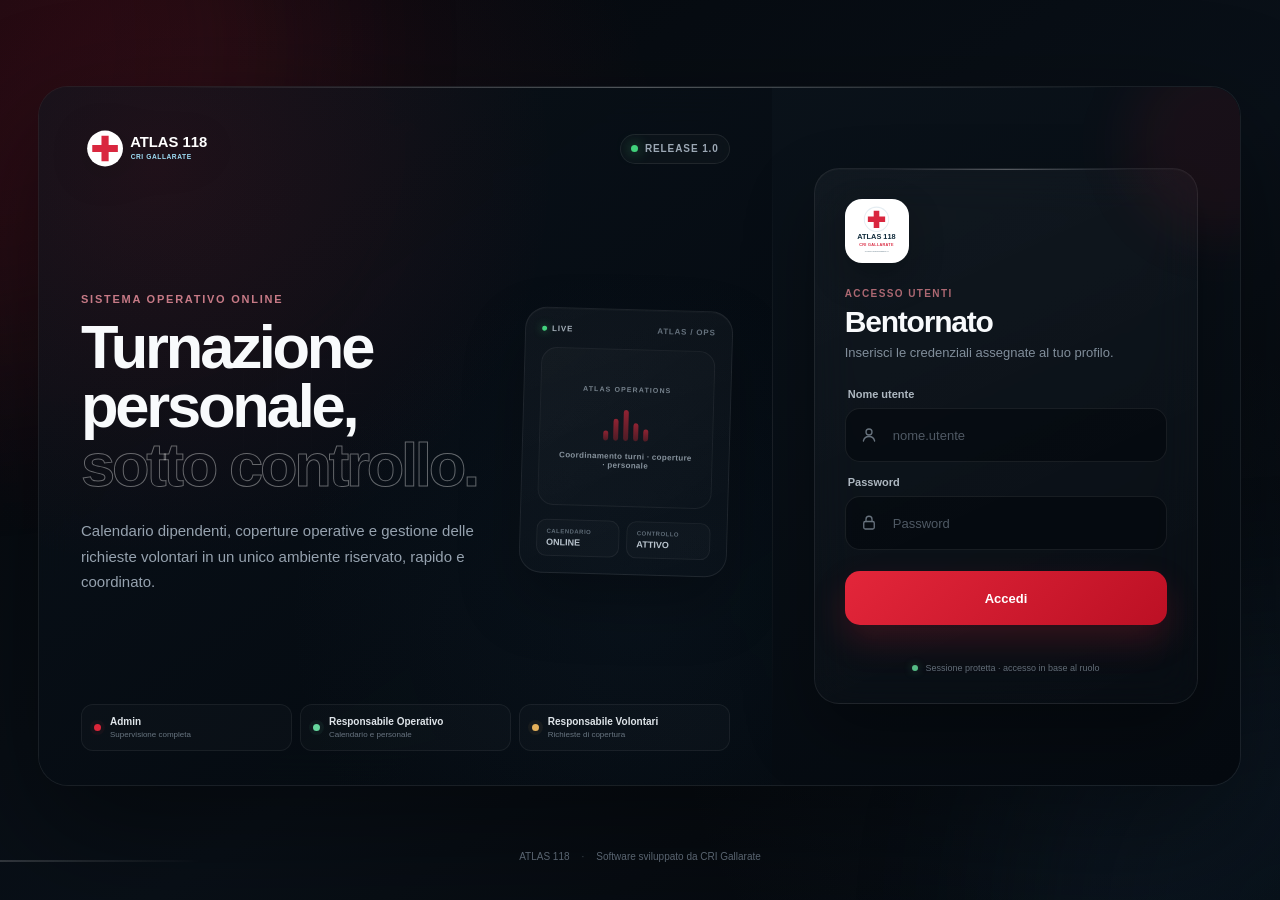
==== commit daf18a9d: "HOTFIX: ripristina ATLAS alla versione stabile precedente alle regressioni GRS/MGSE" ====
--- a/admin.html
+++ b/admin.html
@@ -361,7 +361,7 @@
                 <div class="alert-key"><span class="alert-amber">AVVISO</span><p>Gruppi A/B mischiati, RO nel 118, equipaggio tutto femminile, ruoli poco equilibrati o responsabili sotto obiettivo.</p></div>
                 <div class="alert-key"><span class="alert-blue">INFO</span><p>Situazioni ammesse ma da conoscere, come Sumirago inserita manualmente.</p></div>
               </article>
-              <article class="manual-card"><h3>Regole chiave</h3><ul><li>Le Libere entrano nel 118 secondo abilitazioni e sono neutrali rispetto ai gruppi.</li><li>Raschi svolge GRS nei feriali; viene liberato dalla responsabilità esclusivamente quando serve come risorsa di fallback 118.</li><li>Sumirago non viene generata automaticamente: si inserisce manualmente.</li><li>Il sabato mattina ordinario copre G2, G3 e Somma; il sabato pomeriggio copre G2 e Somma. Di notte tutte le postazioni sono a 3.</li><li>La macchina a 2 di Gallarate deve avere almeno un uomo: due donne nello stesso equipaggio non sono consentite. Negli equipaggi a 3 ATLAS distribuisce gli uomini in modo da ridurre gli equipaggi interamente femminili, compatibilmente con abilitazioni, gruppi, sedi, riposi e monte ore.</li><li>Dopo ogni turno N o P+N, ATLAS calcola la fine effettiva della prestazione e richiede almeno 11 ore consecutive prima dell’inizio del turno successivo. Non blocca automaticamente l’intera giornata e non inserisce più uno SM automatico.</li><li>Il RO entra nel 118 solo in estrema urgenza.</li></ul></article>
+              <article class="manual-card"><h3>Regole chiave</h3><ul><li>Le Libere entrano nel 118 secondo abilitazioni e sono neutrali rispetto ai gruppi.</li><li>Raschi svolge GRS; MGSE solo quando il minimo SE non è raggiungibile.</li><li>Sumirago non viene generata automaticamente: si inserisce manualmente.</li><li>Il sabato mattina ordinario copre G2, G3 e Somma; il sabato pomeriggio copre G2 e Somma. Di notte tutte le postazioni sono a 3.</li><li>La macchina a 2 di Gallarate deve avere almeno un uomo: due donne nello stesso equipaggio non sono consentite. Negli equipaggi a 3 ATLAS distribuisce gli uomini in modo da ridurre gli equipaggi interamente femminili, compatibilmente con abilitazioni, gruppi, sedi, riposi e monte ore.</li><li>Dopo ogni turno N o P+N, ATLAS calcola la fine effettiva della prestazione e richiede almeno 11 ore consecutive prima dell’inizio del turno successivo. Non blocca automaticamente l’intera giornata e non inserisce più uno SM automatico.</li><li>Il RO entra nel 118 solo in estrema urgenza.</li></ul></article>
               <article class="manual-card"><h3>Inserire Sumirago</h3><ol><li>Apri la cella del dipendente e della data.</li><li>Scegli <strong>118</strong>.</li><li>Imposta fascia, sede <strong>Sumirago</strong> e ruolo A/C/S.</li><li>Salva le tre persone dell’equipaggio.</li><li>Verifica la pagina Coperture e l’alert informativo.</li></ol></article>
               <article class="manual-card"><h3>Anagrafiche</h3><p>L’ID resta tecnico e invisibile. Dalla pagina Anagrafiche puoi inserire o rimuovere persone, impostare gruppo, sesso, abilitazioni, responsabilità, sedi e monte ore mensile. Il sesso è usato solo dall’algoritmo e nella pagina Anagrafiche, non nel Calendario.</p></article>
               <article class="manual-card"><h3>Saldo ore nel Calendario</h3><p>Accanto al gruppo viene mostrato lo scostamento dal monte ore personale: il segno <strong>−</strong> indica le ore ancora mancanti, il segno <strong>+</strong> le ore in eccesso e <strong>0 h</strong> il raggiungimento del target. Passa il mouse sul valore per vedere ore programmate e obiettivo.</p></article>
@@ -431,9 +431,6 @@
                 <select id="setSePreferredEmployee" class="input"><option value="">Nessuna preferenza</option></select>
                 <small>È una preferenza soft: ferie, riposi, vincoli e soprattutto la copertura 118 hanno priorità. Se necessario, il dipendente può essere utilizzato nel 118.</small>
               </div>
-              <div class="field"><label>Giornate MGSE minime · prevalente</label><input id="setSePreferredMinDays" class="input" type="number" min="0" max="31" step="1" /></div>
-              <div class="field"><label>Giornate MGSE massime · prevalente</label><input id="setSePreferredMaxDays" class="input" type="number" min="0" max="31" step="1" /></div>
-              <div class="field full"><small>Le quote mensili min/max sono modificabili dall’Admin; per il RO sono in sola lettura.</small></div>
               <div class="field full"><div class="notice warning"><strong>Regola operativa:</strong> ATLAS prova a mantenere 2 MGSE nei feriali. Può scendere sotto 2 soltanto quando le risorse sono necessarie per il 118; la pagina Coperture evidenzia il caso in arancione.</div></div>
             </div>
           </details>
@@ -443,7 +440,7 @@
             <div class="settings-section-body form-grid">
               <div class="field"><label>GRA/GRM minimo</label><input id="setRespMin" class="input" type="number" min="0" /></div>
               <div class="field"><label>GRA/GRM obiettivo</label><input id="setRespGoal" class="input" type="number" min="0" /></div>
-              <div class="field full"><div class="notice info">GRS viene pianificato in tutti i feriali compatibili con assenze e riposi obbligatori. Non viene usato per colmare MGSE: può essere convertito esclusivamente in 118 quando serve a chiudere una copertura. GRA, GRM e GRO restano convertibili nel fallback 118.</div></div>
+              <div class="field full"><div class="notice info">Le giornate GRS, GRA, GRM e GRO restano responsabilità finché il 118 è coperto; possono essere convertite dal fallback emergenziale quando servono a chiudere un ruolo 118.</div></div>
             </div>
           </details>
 
@@ -864,6 +861,6 @@
   <input id="fileInput" type="file" accept="application/json,.json" class="hidden" />
   <div class="toast-stack" id="toastStack"></div>
 
-  <script type="module" src="atlas/js/atlas-app.js?v=1.0.0-GRS-MGSE-QUOTA-20260823"></script>
+  <script type="module" src="atlas/js/atlas-app.js?v=1.0.0-MGSE-COVERAGE-20260823"></script>
 </body>
 </html>
